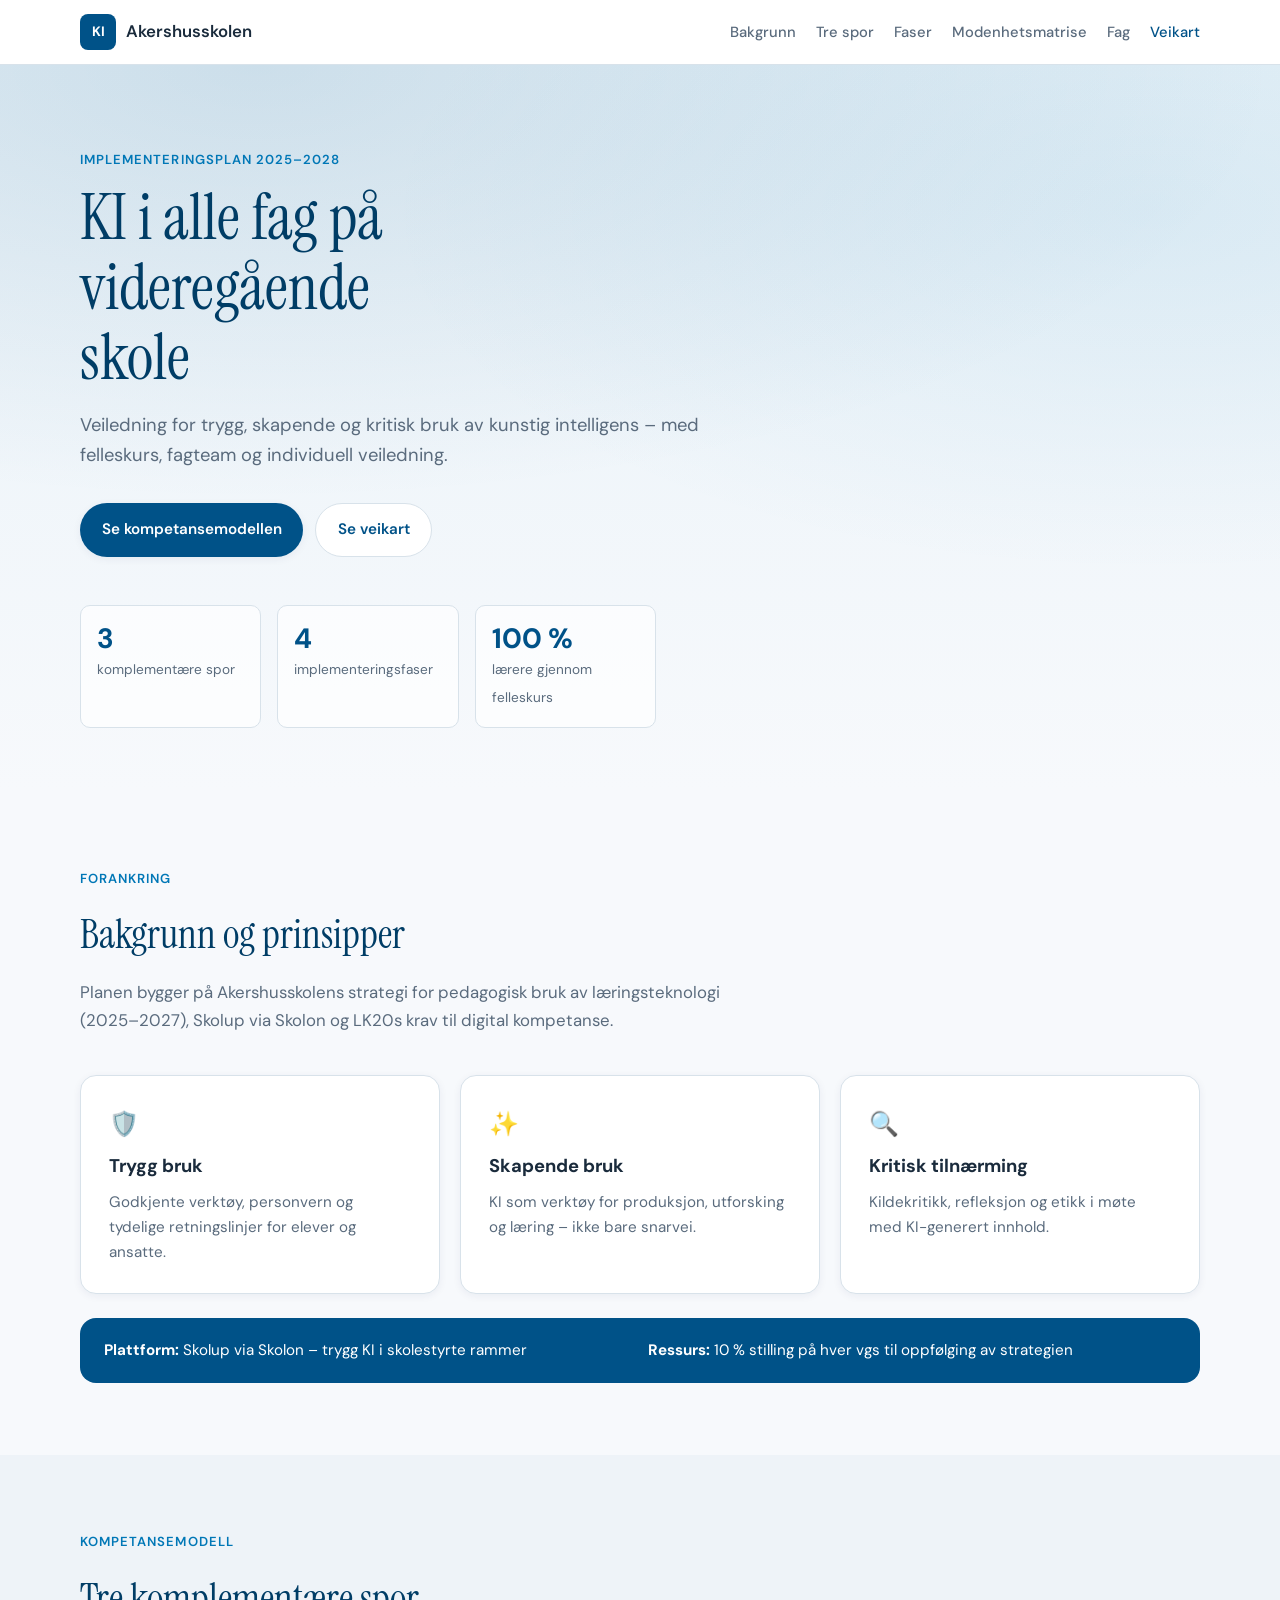
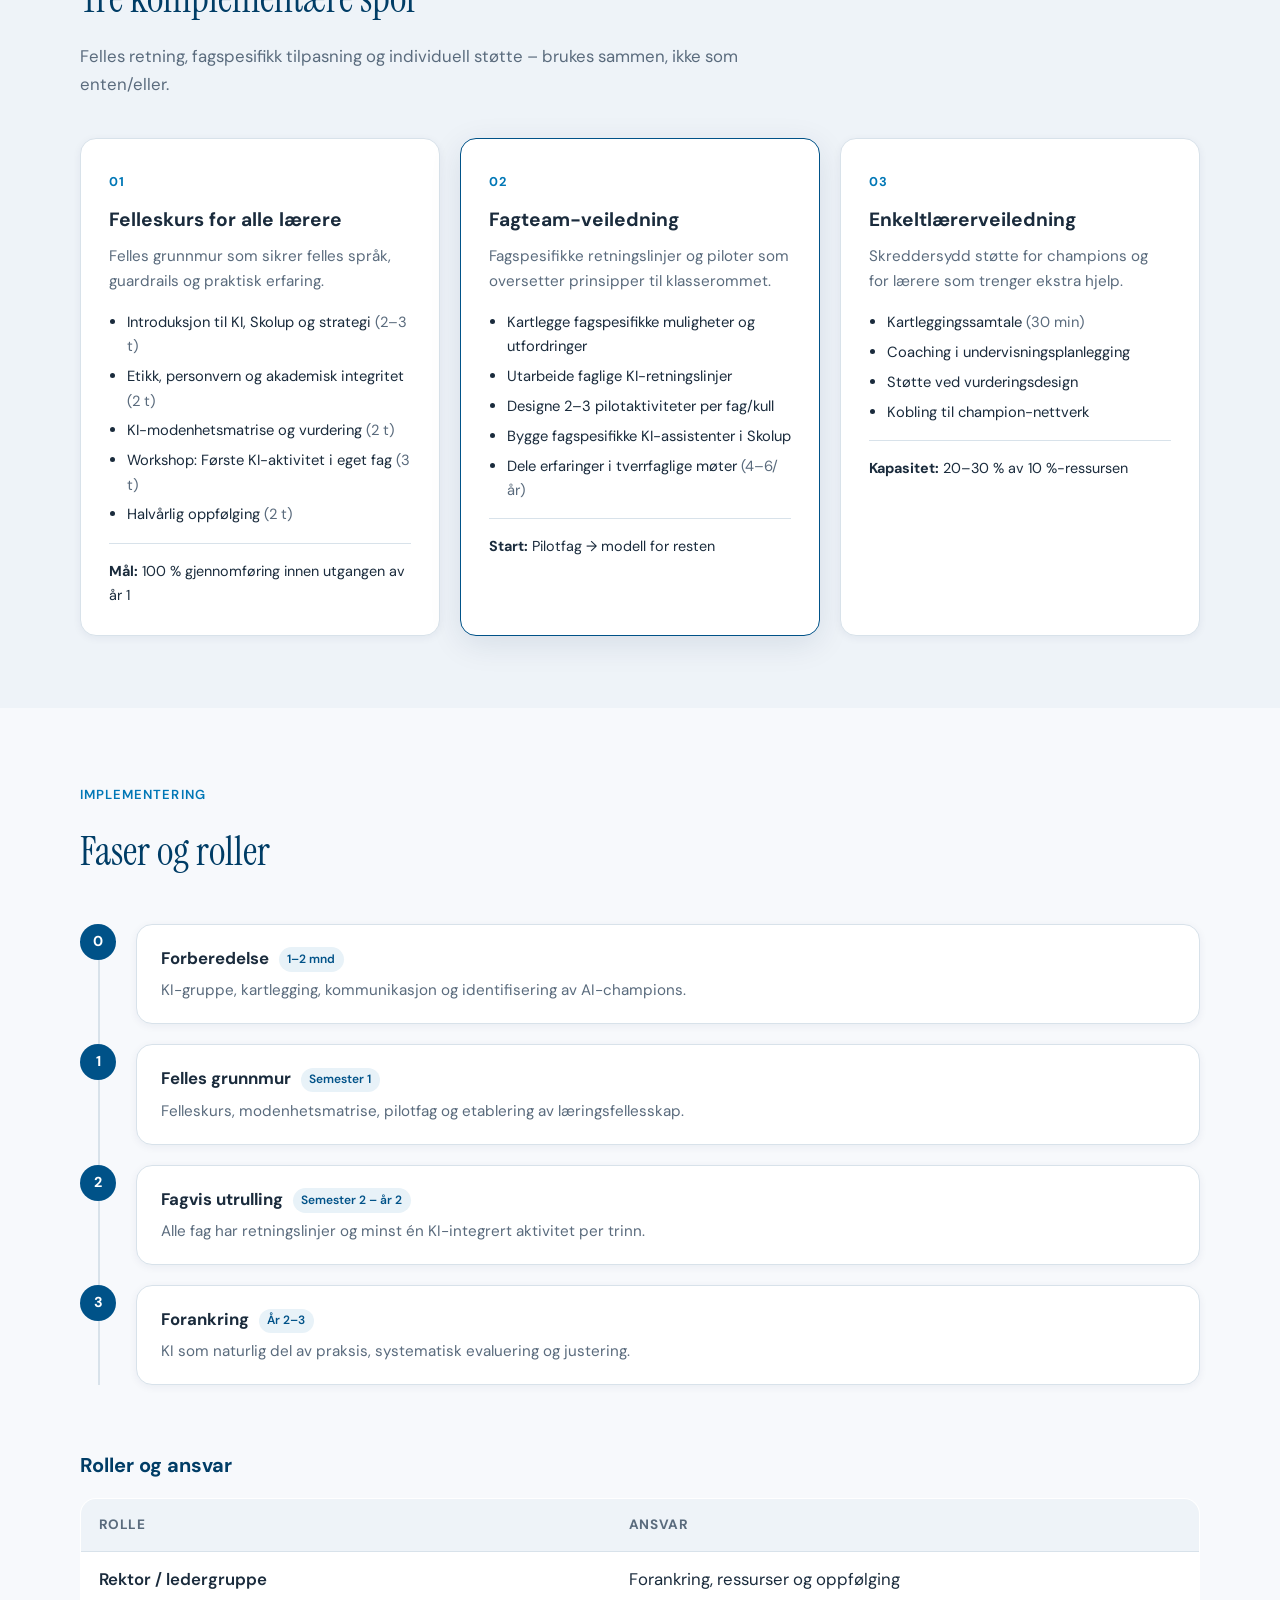
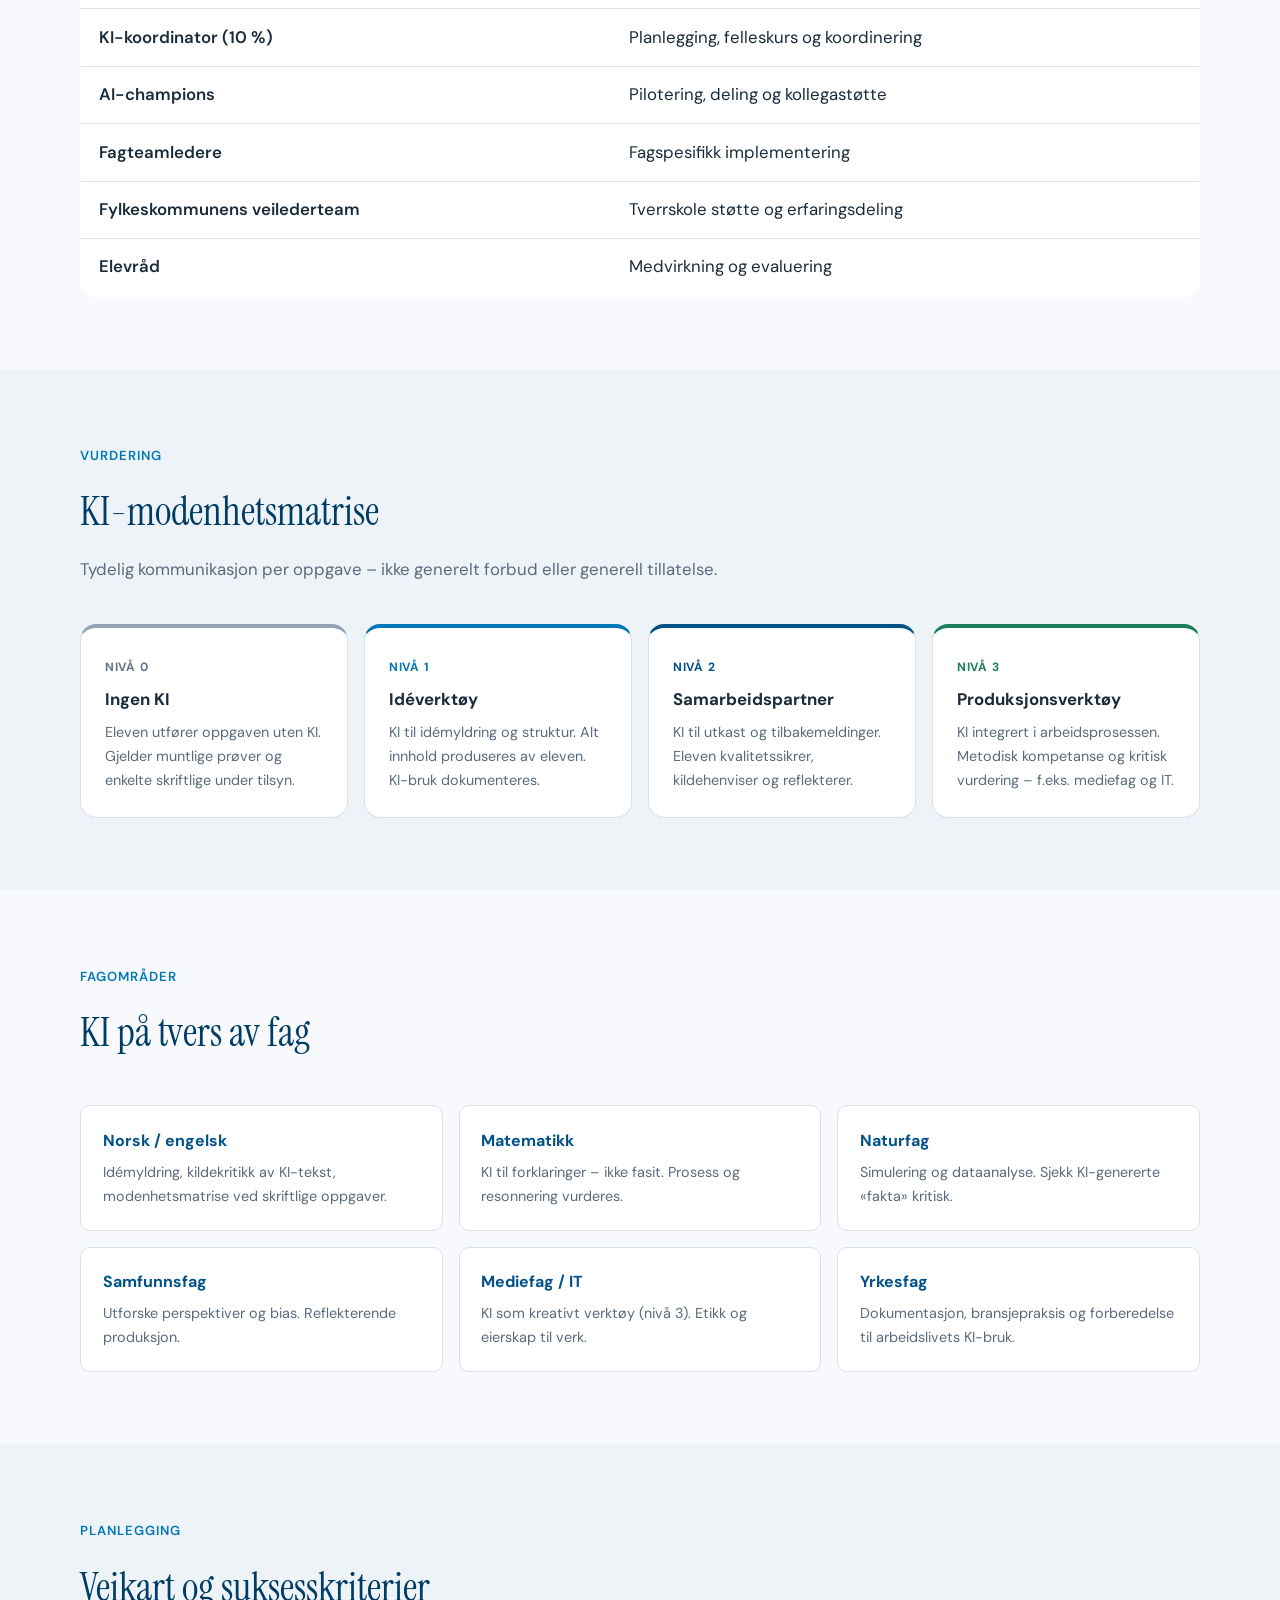
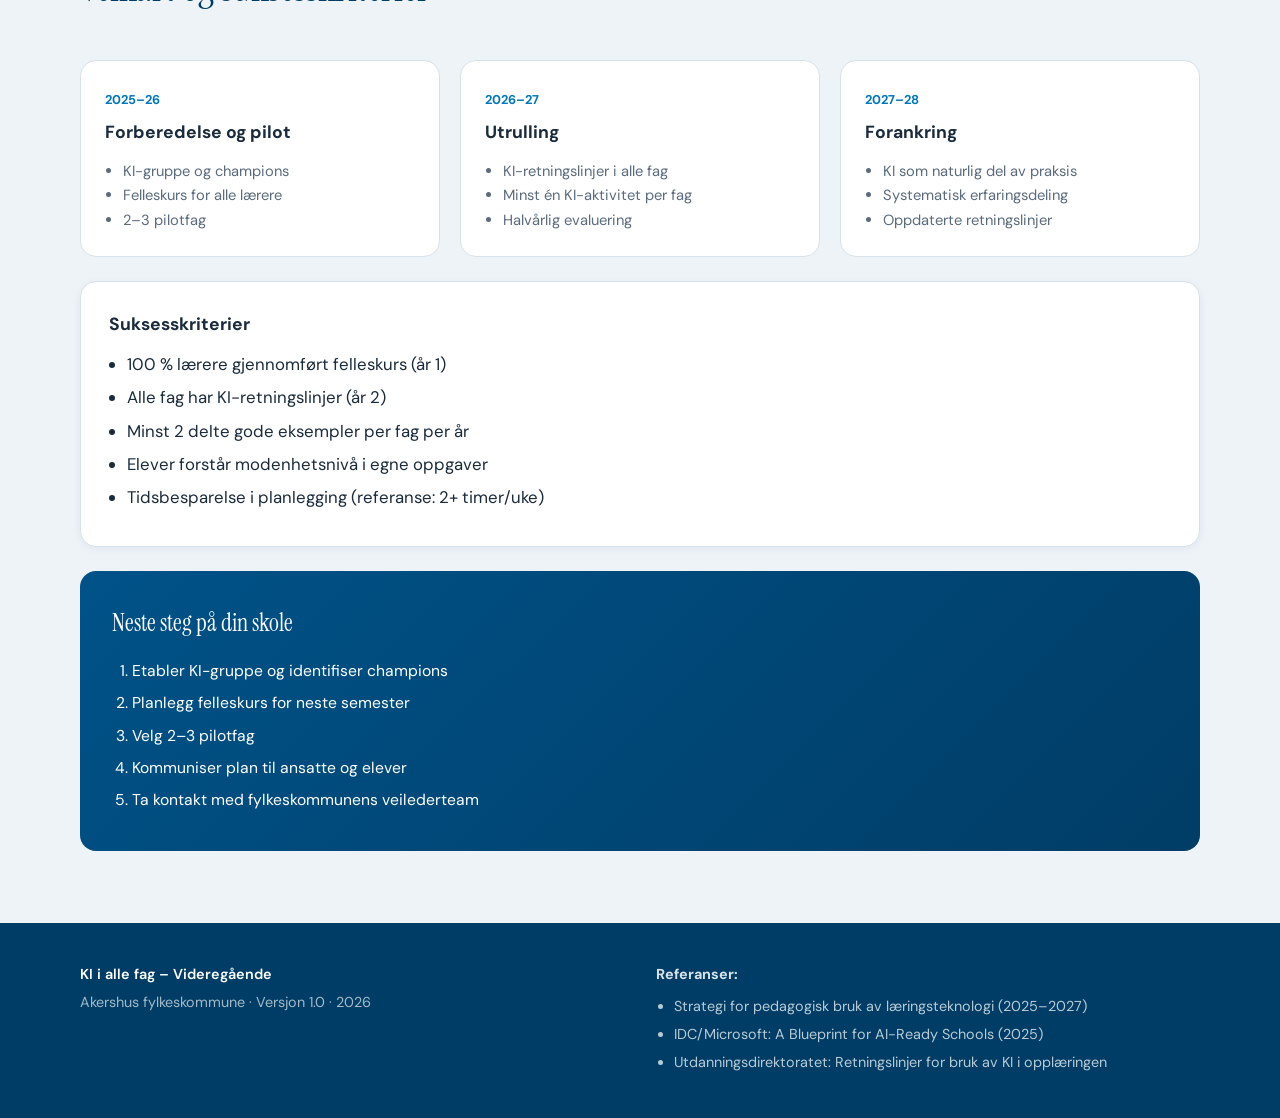
==== index.html @ 67fb19c0 "Legg til nettside for KI-implementering på videregående. Publiserer implementeringsplanen som respon" ====
<!DOCTYPE html>
<html lang="nb">
<head>
  <meta charset="UTF-8">
  <meta name="viewport" content="width=device-width, initial-scale=1.0">
  <meta name="description" content="Implementeringsplan for KI i alle fag på videregående skole i Akershus fylkeskommune.">
  <title>KI i alle fag – Videregående | Akershus fylkeskommune</title>
  <link rel="preconnect" href="https://fonts.googleapis.com">
  <link rel="preconnect" href="https://fonts.gstatic.com" crossorigin>
  <link href="https://fonts.googleapis.com/css2?family=DM+Sans:ital,opsz,wght@0,9..40,400;0,9..40,500;0,9..40,600;0,9..40,700;1,9..40,400&family=Instrument+Serif:ital@0;1&display=swap" rel="stylesheet">
  <link rel="stylesheet" href="css/style.css">
</head>
<body>
  <a class="skip-link" href="#innhold">Hopp til innhold</a>

  <header class="site-header" id="top">
    <div class="container header-inner">
      <a class="logo" href="#top">
        <span class="logo-mark">KI</span>
        <span class="logo-text">Akershusskolen</span>
      </a>
      <button class="nav-toggle" aria-expanded="false" aria-controls="main-nav" aria-label="Åpne meny">
        <span></span><span></span><span></span>
      </button>
      <nav id="main-nav" class="main-nav">
        <a href="#bakgrunn">Bakgrunn</a>
        <a href="#spor">Tre spor</a>
        <a href="#faser">Faser</a>
        <a href="#matrise">Modenhetsmatrise</a>
        <a href="#fag">Fag</a>
        <a href="#veikart">Veikart</a>
      </nav>
    </div>
  </header>

  <main id="innhold">
    <section class="hero">
      <div class="hero-bg"></div>
      <div class="container hero-content">
        <p class="eyebrow">Implementeringsplan 2025–2028</p>
        <h1>KI i alle fag på videregående skole</h1>
        <p class="hero-lead">
          Veiledning for trygg, skapende og kritisk bruk av kunstig intelligens –
          med felleskurs, fagteam og individuell veiledning.
        </p>
        <div class="hero-actions">
          <a class="btn btn-primary" href="#spor">Se kompetansemodellen</a>
          <a class="btn btn-secondary" href="#veikart">Se veikart</a>
        </div>
        <div class="hero-stats">
          <div class="stat">
            <strong>3</strong>
            <span>komplementære spor</span>
          </div>
          <div class="stat">
            <strong>4</strong>
            <span>implementeringsfaser</span>
          </div>
          <div class="stat">
            <strong>100&nbsp;%</strong>
            <span>lærere gjennom felleskurs</span>
          </div>
        </div>
      </div>
    </section>

    <section id="bakgrunn" class="section">
      <div class="container">
        <div class="section-header">
          <p class="eyebrow">Forankring</p>
          <h2>Bakgrunn og prinsipper</h2>
          <p class="section-intro">
            Planen bygger på Akershusskolens strategi for pedagogisk bruk av læringsteknologi
            (2025–2027), Skolup via Skolon og LK20s krav til digital kompetanse.
          </p>
        </div>
        <div class="principle-grid">
          <article class="card principle-card">
            <div class="card-icon" aria-hidden="true">🛡️</div>
            <h3>Trygg bruk</h3>
            <p>Godkjente verktøy, personvern og tydelige retningslinjer for elever og ansatte.</p>
          </article>
          <article class="card principle-card">
            <div class="card-icon" aria-hidden="true">✨</div>
            <h3>Skapende bruk</h3>
            <p>KI som verktøy for produksjon, utforsking og læring – ikke bare snarvei.</p>
          </article>
          <article class="card principle-card">
            <div class="card-icon" aria-hidden="true">🔍</div>
            <h3>Kritisk tilnærming</h3>
            <p>Kildekritikk, refleksjon og etikk i møte med KI-generert innhold.</p>
          </article>
        </div>
        <div class="info-banner">
          <div>
            <strong>Plattform:</strong> Skolup via Skolon – trygg KI i skolestyrte rammer
          </div>
          <div>
            <strong>Ressurs:</strong> 10&nbsp;% stilling på hver vgs til oppfølging av strategien
          </div>
        </div>
      </div>
    </section>

    <section id="spor" class="section section-alt">
      <div class="container">
        <div class="section-header">
          <p class="eyebrow">Kompetansemodell</p>
          <h2>Tre komplementære spor</h2>
          <p class="section-intro">
            Felles retning, fagspesifikk tilpasning og individuell støtte – brukes sammen, ikke som enten/eller.
          </p>
        </div>
        <div class="track-grid">
          <article class="card track-card">
            <span class="track-number">01</span>
            <h3>Felleskurs for alle lærere</h3>
            <p class="track-desc">Felles grunnmur som sikrer felles språk, guardrails og praktisk erfaring.</p>
            <ul class="track-list">
              <li>Introduksjon til KI, Skolup og strategi <em>(2–3 t)</em></li>
              <li>Etikk, personvern og akademisk integritet <em>(2 t)</em></li>
              <li>KI-modenhetsmatrise og vurdering <em>(2 t)</em></li>
              <li>Workshop: Første KI-aktivitet i eget fag <em>(3 t)</em></li>
              <li>Halvårlig oppfølging <em>(2 t)</em></li>
            </ul>
            <p class="track-goal"><strong>Mål:</strong> 100&nbsp;% gjennomføring innen utgangen av år 1</p>
          </article>

          <article class="card track-card track-featured">
            <span class="track-number">02</span>
            <h3>Fagteam-veiledning</h3>
            <p class="track-desc">Fagspesifikke retningslinjer og piloter som oversetter prinsipper til klasserommet.</p>
            <ul class="track-list">
              <li>Kartlegge fagspesifikke muligheter og utfordringer</li>
              <li>Utarbeide faglige KI-retningslinjer</li>
              <li>Designe 2–3 pilotaktiviteter per fag/kull</li>
              <li>Bygge fagspesifikke KI-assistenter i Skolup</li>
              <li>Dele erfaringer i tverrfaglige møter <em>(4–6/år)</em></li>
            </ul>
            <p class="track-goal"><strong>Start:</strong> Pilotfag → modell for resten</p>
          </article>

          <article class="card track-card">
            <span class="track-number">03</span>
            <h3>Enkeltlærerveiledning</h3>
            <p class="track-desc">Skreddersydd støtte for champions og for lærere som trenger ekstra hjelp.</p>
            <ul class="track-list">
              <li>Kartleggingssamtale <em>(30 min)</em></li>
              <li>Coaching i undervisningsplanlegging</li>
              <li>Støtte ved vurderingsdesign</li>
              <li>Kobling til champion-nettverk</li>
            </ul>
            <p class="track-goal"><strong>Kapasitet:</strong> 20–30&nbsp;% av 10&nbsp;%-ressursen</p>
          </article>
        </div>
      </div>
    </section>

    <section id="faser" class="section">
      <div class="container">
        <div class="section-header">
          <p class="eyebrow">Implementering</p>
          <h2>Faser og roller</h2>
        </div>
        <div class="timeline">
          <article class="timeline-item">
            <div class="timeline-marker">0</div>
            <div class="timeline-content card">
              <h3>Forberedelse <span class="badge">1–2 mnd</span></h3>
              <p>KI-gruppe, kartlegging, kommunikasjon og identifisering av AI-champions.</p>
            </div>
          </article>
          <article class="timeline-item">
            <div class="timeline-marker">1</div>
            <div class="timeline-content card">
              <h3>Felles grunnmur <span class="badge">Semester 1</span></h3>
              <p>Felleskurs, modenhetsmatrise, pilotfag og etablering av læringsfellesskap.</p>
            </div>
          </article>
          <article class="timeline-item">
            <div class="timeline-marker">2</div>
            <div class="timeline-content card">
              <h3>Fagvis utrulling <span class="badge">Semester 2 – år 2</span></h3>
              <p>Alle fag har retningslinjer og minst én KI-integrert aktivitet per trinn.</p>
            </div>
          </article>
          <article class="timeline-item">
            <div class="timeline-marker">3</div>
            <div class="timeline-content card">
              <h3>Forankring <span class="badge">År 2–3</span></h3>
              <p>KI som naturlig del av praksis, systematisk evaluering og justering.</p>
            </div>
          </article>
        </div>

        <div class="roles-table-wrapper">
          <h3 class="subsection-title">Roller og ansvar</h3>
          <table class="data-table">
            <thead>
              <tr>
                <th>Rolle</th>
                <th>Ansvar</th>
              </tr>
            </thead>
            <tbody>
              <tr><td>Rektor / ledergruppe</td><td>Forankring, ressurser og oppfølging</td></tr>
              <tr><td>KI-koordinator (10&nbsp;%)</td><td>Planlegging, felleskurs og koordinering</td></tr>
              <tr><td>AI-champions</td><td>Pilotering, deling og kollegastøtte</td></tr>
              <tr><td>Fagteamledere</td><td>Fagspesifikk implementering</td></tr>
              <tr><td>Fylkeskommunens veilederteam</td><td>Tverrskole støtte og erfaringsdeling</td></tr>
              <tr><td>Elevråd</td><td>Medvirkning og evaluering</td></tr>
            </tbody>
          </table>
        </div>
      </div>
    </section>

    <section id="matrise" class="section section-alt">
      <div class="container">
        <div class="section-header">
          <p class="eyebrow">Vurdering</p>
          <h2>KI-modenhetsmatrise</h2>
          <p class="section-intro">
            Tydelig kommunikasjon per oppgave – ikke generelt forbud eller generell tillatelse.
          </p>
        </div>
        <div class="matrix-grid">
          <article class="matrix-card level-0">
            <span class="level-label">Nivå 0</span>
            <h3>Ingen KI</h3>
            <p>Eleven utfører oppgaven uten KI. Gjelder muntlige prøver og enkelte skriftlige under tilsyn.</p>
          </article>
          <article class="matrix-card level-1">
            <span class="level-label">Nivå 1</span>
            <h3>Idéverktøy</h3>
            <p>KI til idémyldring og struktur. Alt innhold produseres av eleven. KI-bruk dokumenteres.</p>
          </article>
          <article class="matrix-card level-2">
            <span class="level-label">Nivå 2</span>
            <h3>Samarbeidspartner</h3>
            <p>KI til utkast og tilbakemeldinger. Eleven kvalitetssikrer, kildehenviser og reflekterer.</p>
          </article>
          <article class="matrix-card level-3">
            <span class="level-label">Nivå 3</span>
            <h3>Produksjonsverktøy</h3>
            <p>KI integrert i arbeidsprosessen. Metodisk kompetanse og kritisk vurdering – f.eks. mediefag og IT.</p>
          </article>
        </div>
      </div>
    </section>

    <section id="fag" class="section">
      <div class="container">
        <div class="section-header">
          <p class="eyebrow">Fagområder</p>
          <h2>KI på tvers av fag</h2>
        </div>
        <div class="subject-grid">
          <article class="subject-card"><h3>Norsk / engelsk</h3><p>Idémyldring, kildekritikk av KI-tekst, modenhetsmatrise ved skriftlige oppgaver.</p></article>
          <article class="subject-card"><h3>Matematikk</h3><p>KI til forklaringer – ikke fasit. Prosess og resonnering vurderes.</p></article>
          <article class="subject-card"><h3>Naturfag</h3><p>Simulering og dataanalyse. Sjekk KI-genererte «fakta» kritisk.</p></article>
          <article class="subject-card"><h3>Samfunnsfag</h3><p>Utforske perspektiver og bias. Reflekterende produksjon.</p></article>
          <article class="subject-card"><h3>Mediefag / IT</h3><p>KI som kreativt verktøy (nivå 3). Etikk og eierskap til verk.</p></article>
          <article class="subject-card"><h3>Yrkesfag</h3><p>Dokumentasjon, bransjepraksis og forberedelse til arbeidslivets KI-bruk.</p></article>
        </div>
      </div>
    </section>

    <section id="veikart" class="section section-alt">
      <div class="container">
        <div class="section-header">
          <p class="eyebrow">Planlegging</p>
          <h2>Veikart og suksesskriterier</h2>
        </div>
        <div class="roadmap-grid">
          <article class="roadmap-card">
            <span class="roadmap-year">2025–26</span>
            <h3>Forberedelse og pilot</h3>
            <ul>
              <li>KI-gruppe og champions</li>
              <li>Felleskurs for alle lærere</li>
              <li>2–3 pilotfag</li>
            </ul>
          </article>
          <article class="roadmap-card">
            <span class="roadmap-year">2026–27</span>
            <h3>Utrulling</h3>
            <ul>
              <li>KI-retningslinjer i alle fag</li>
              <li>Minst én KI-aktivitet per fag</li>
              <li>Halvårlig evaluering</li>
            </ul>
          </article>
          <article class="roadmap-card">
            <span class="roadmap-year">2027–28</span>
            <h3>Forankring</h3>
            <ul>
              <li>KI som naturlig del av praksis</li>
              <li>Systematisk erfaringsdeling</li>
              <li>Oppdaterte retningslinjer</li>
            </ul>
          </article>
        </div>

        <div class="success-list card">
          <h3>Suksesskriterier</h3>
          <ul>
            <li>100&nbsp;% lærere gjennomført felleskurs (år 1)</li>
            <li>Alle fag har KI-retningslinjer (år 2)</li>
            <li>Minst 2 delte gode eksempler per fag per år</li>
            <li>Elever forstår modenhetsnivå i egne oppgaver</li>
            <li>Tidsbesparelse i planlegging (referanse: 2+ timer/uke)</li>
          </ul>
        </div>

        <div class="cta-box">
          <h3>Neste steg på din skole</h3>
          <ol class="cta-steps">
            <li>Etabler KI-gruppe og identifiser champions</li>
            <li>Planlegg felleskurs for neste semester</li>
            <li>Velg 2–3 pilotfag</li>
            <li>Kommuniser plan til ansatte og elever</li>
            <li>Ta kontakt med fylkeskommunens veilederteam</li>
          </ol>
        </div>
      </div>
    </section>
  </main>

  <footer class="site-footer">
    <div class="container footer-inner">
      <div>
        <p class="footer-title">KI i alle fag – Videregående</p>
        <p class="footer-meta">Akershus fylkeskommune · Versjon 1.0 · 2026</p>
      </div>
      <div class="footer-refs">
        <p><strong>Referanser:</strong></p>
        <ul>
          <li>Strategi for pedagogisk bruk av læringsteknologi (2025–2027)</li>
          <li>IDC/Microsoft: A Blueprint for AI-Ready Schools (2025)</li>
          <li>Utdanningsdirektoratet: Retningslinjer for bruk av KI i opplæringen</li>
        </ul>
      </div>
    </div>
  </footer>

  <script src="js/main.js"></script>
</body>
</html>
---- css/style.css ----
:root {
  --color-bg: #f7f9fc;
  --color-bg-alt: #eef3f8;
  --color-surface: #ffffff;
  --color-text: #1a2b3c;
  --color-text-muted: #5a6b7d;
  --color-primary: #005288;
  --color-primary-dark: #003d66;
  --color-primary-light: #e8f2f8;
  --color-accent: #0077b6;
  --color-border: #d8e2ea;
  --color-success: #1b7f5c;
  --shadow-sm: 0 2px 8px rgba(0, 40, 80, 0.06);
  --shadow-md: 0 8px 32px rgba(0, 40, 80, 0.1);
  --radius: 16px;
  --radius-sm: 10px;
  --font-sans: "DM Sans", system-ui, sans-serif;
  --font-serif: "Instrument Serif", Georgia, serif;
  --max-width: 1120px;
}

*, *::before, *::after { box-sizing: border-box; }

html {
  scroll-behavior: smooth;
  scroll-padding-top: 5rem;
}

body {
  margin: 0;
  font-family: var(--font-sans);
  font-size: 1.05rem;
  line-height: 1.65;
  color: var(--color-text);
  background: var(--color-bg);
}

.skip-link {
  position: absolute;
  top: -100%;
  left: 1rem;
  z-index: 999;
  padding: 0.75rem 1rem;
  background: var(--color-primary);
  color: #fff;
  border-radius: var(--radius-sm);
  text-decoration: none;
}

.skip-link:focus { top: 1rem; }

.container {
  width: min(100% - 2rem, var(--max-width));
  margin-inline: auto;
}

/* Header */
.site-header {
  position: sticky;
  top: 0;
  z-index: 100;
  background: rgba(255, 255, 255, 0.92);
  backdrop-filter: blur(12px);
  border-bottom: 1px solid var(--color-border);
}

.header-inner {
  display: flex;
  align-items: center;
  justify-content: space-between;
  min-height: 4rem;
  gap: 1rem;
}

.logo {
  display: flex;
  align-items: center;
  gap: 0.65rem;
  text-decoration: none;
  color: var(--color-text);
  font-weight: 600;
}

.logo-mark {
  display: grid;
  place-items: center;
  width: 2.25rem;
  height: 2.25rem;
  background: var(--color-primary);
  color: #fff;
  border-radius: 8px;
  font-size: 0.85rem;
  font-weight: 700;
}

.main-nav {
  display: flex;
  gap: 1.25rem;
  flex-wrap: wrap;
}

.main-nav a {
  color: var(--color-text-muted);
  text-decoration: none;
  font-size: 0.92rem;
  font-weight: 500;
  transition: color 0.2s;
}

.main-nav a:hover { color: var(--color-primary); }

.nav-toggle {
  display: none;
  flex-direction: column;
  gap: 5px;
  padding: 0.5rem;
  background: none;
  border: none;
  cursor: pointer;
}

.nav-toggle span {
  display: block;
  width: 22px;
  height: 2px;
  background: var(--color-text);
  border-radius: 2px;
}

/* Hero */
.hero {
  position: relative;
  padding: 5rem 0 4rem;
  overflow: hidden;
}

.hero-bg {
  position: absolute;
  inset: 0;
  background:
    radial-gradient(ellipse 80% 60% at 20% 0%, rgba(0, 82, 136, 0.12), transparent),
    radial-gradient(ellipse 60% 50% at 90% 20%, rgba(0, 119, 182, 0.08), transparent),
    linear-gradient(180deg, var(--color-primary-light) 0%, var(--color-bg) 100%);
}

.hero-content {
  position: relative;
}

.eyebrow {
  display: inline-block;
  margin: 0 0 0.75rem;
  font-size: 0.82rem;
  font-weight: 600;
  letter-spacing: 0.08em;
  text-transform: uppercase;
  color: var(--color-accent);
}

.hero h1 {
  margin: 0 0 1rem;
  max-width: 14ch;
  font-family: var(--font-serif);
  font-size: clamp(2.5rem, 6vw, 4rem);
  font-weight: 400;
  line-height: 1.1;
  color: var(--color-primary-dark);
}

.hero-lead {
  max-width: 52ch;
  margin: 0 0 2rem;
  font-size: 1.15rem;
  color: var(--color-text-muted);
}

.hero-actions {
  display: flex;
  flex-wrap: wrap;
  gap: 0.75rem;
  margin-bottom: 3rem;
}

.btn {
  display: inline-flex;
  align-items: center;
  padding: 0.85rem 1.35rem;
  border-radius: 999px;
  font-weight: 600;
  font-size: 0.95rem;
  text-decoration: none;
  transition: transform 0.2s, box-shadow 0.2s;
}

.btn:hover { transform: translateY(-1px); }

.btn-primary {
  background: var(--color-primary);
  color: #fff;
  box-shadow: var(--shadow-sm);
}

.btn-primary:hover { box-shadow: var(--shadow-md); }

.btn-secondary {
  background: var(--color-surface);
  color: var(--color-primary);
  border: 1px solid var(--color-border);
}

.hero-stats {
  display: grid;
  grid-template-columns: repeat(3, 1fr);
  gap: 1rem;
  max-width: 36rem;
}

.stat {
  padding: 1rem;
  background: rgba(255, 255, 255, 0.7);
  border: 1px solid var(--color-border);
  border-radius: var(--radius-sm);
}

.stat strong {
  display: block;
  font-size: 1.75rem;
  color: var(--color-primary);
  line-height: 1.2;
}

.stat span {
  font-size: 0.85rem;
  color: var(--color-text-muted);
}

/* Sections */
.section {
  padding: 4.5rem 0;
}

.section-alt {
  background: var(--color-bg-alt);
}

.section-header {
  max-width: 42rem;
  margin-bottom: 2.5rem;
}

.section-header h2 {
  margin: 0 0 0.75rem;
  font-family: var(--font-serif);
  font-size: clamp(1.85rem, 4vw, 2.5rem);
  font-weight: 400;
  color: var(--color-primary-dark);
}

.section-intro {
  margin: 0;
  color: var(--color-text-muted);
}

.subsection-title {
  margin: 3rem 0 1rem;
  font-size: 1.25rem;
  color: var(--color-primary-dark);
}

/* Cards */
.card {
  background: var(--color-surface);
  border: 1px solid var(--color-border);
  border-radius: var(--radius);
  box-shadow: var(--shadow-sm);
}

/* Principles */
.principle-grid {
  display: grid;
  grid-template-columns: repeat(3, 1fr);
  gap: 1.25rem;
  margin-bottom: 1.5rem;
}

.principle-card {
  padding: 1.75rem;
}

.principle-card h3 {
  margin: 0.5rem 0 0.5rem;
  font-size: 1.15rem;
}

.principle-card p {
  margin: 0;
  color: var(--color-text-muted);
  font-size: 0.95rem;
}

.card-icon {
  font-size: 1.5rem;
}

.info-banner {
  display: grid;
  grid-template-columns: 1fr 1fr;
  gap: 1rem;
  padding: 1.25rem 1.5rem;
  background: var(--color-primary);
  color: #fff;
  border-radius: var(--radius);
  font-size: 0.95rem;
}

/* Tracks */
.track-grid {
  display: grid;
  grid-template-columns: repeat(3, 1fr);
  gap: 1.25rem;
  align-items: start;
}

.track-card {
  padding: 1.75rem;
  height: 100%;
}

.track-featured {
  border-color: var(--color-primary);
  box-shadow: var(--shadow-md);
}

.track-number {
  display: inline-block;
  margin-bottom: 0.75rem;
  font-size: 0.8rem;
  font-weight: 700;
  letter-spacing: 0.06em;
  color: var(--color-accent);
}

.track-card h3 {
  margin: 0 0 0.5rem;
  font-size: 1.2rem;
}

.track-desc {
  margin: 0 0 1rem;
  color: var(--color-text-muted);
  font-size: 0.95rem;
}

.track-list {
  margin: 0 0 1rem;
  padding-left: 1.1rem;
  font-size: 0.92rem;
}

.track-list li { margin-bottom: 0.35rem; }

.track-list em {
  color: var(--color-text-muted);
  font-style: normal;
}

.track-goal {
  margin: 0;
  padding-top: 1rem;
  border-top: 1px solid var(--color-border);
  font-size: 0.9rem;
}

/* Timeline */
.timeline {
  position: relative;
  display: grid;
  gap: 1.25rem;
  margin-bottom: 1rem;
}

.timeline::before {
  content: "";
  position: absolute;
  left: 1.1rem;
  top: 0;
  bottom: 0;
  width: 2px;
  background: var(--color-border);
}

.timeline-item {
  display: grid;
  grid-template-columns: 2.5rem 1fr;
  gap: 1rem;
  align-items: start;
}

.timeline-marker {
  position: relative;
  z-index: 1;
  display: grid;
  place-items: center;
  width: 2.25rem;
  height: 2.25rem;
  background: var(--color-primary);
  color: #fff;
  border-radius: 50%;
  font-weight: 700;
  font-size: 0.9rem;
}

.timeline-content {
  padding: 1.25rem 1.5rem;
}

.timeline-content h3 {
  margin: 0 0 0.35rem;
  font-size: 1.05rem;
}

.timeline-content p {
  margin: 0;
  color: var(--color-text-muted);
  font-size: 0.95rem;
}

.badge {
  display: inline-block;
  margin-left: 0.35rem;
  padding: 0.15rem 0.55rem;
  background: var(--color-primary-light);
  color: var(--color-primary);
  border-radius: 999px;
  font-size: 0.75rem;
  font-weight: 600;
  vertical-align: middle;
}

/* Table */
.roles-table-wrapper {
  overflow-x: auto;
}

.data-table {
  width: 100%;
  border-collapse: collapse;
  background: var(--color-surface);
  border: 1px solid var(--color-border);
  border-radius: var(--radius);
  overflow: hidden;
}

.data-table th,
.data-table td {
  padding: 0.9rem 1.1rem;
  text-align: left;
  border-bottom: 1px solid var(--color-border);
}

.data-table th {
  background: var(--color-bg-alt);
  font-size: 0.85rem;
  text-transform: uppercase;
  letter-spacing: 0.04em;
  color: var(--color-text-muted);
}

.data-table tr:last-child td { border-bottom: none; }

.data-table td:first-child { font-weight: 600; }

/* Matrix */
.matrix-grid {
  display: grid;
  grid-template-columns: repeat(4, 1fr);
  gap: 1rem;
}

.matrix-card {
  padding: 1.5rem;
  border-radius: var(--radius);
  border: 1px solid var(--color-border);
  background: var(--color-surface);
}

.level-label {
  display: inline-block;
  margin-bottom: 0.5rem;
  font-size: 0.75rem;
  font-weight: 700;
  letter-spacing: 0.06em;
  text-transform: uppercase;
}

.matrix-card h3 {
  margin: 0 0 0.5rem;
  font-size: 1.05rem;
}

.matrix-card p {
  margin: 0;
  font-size: 0.9rem;
  color: var(--color-text-muted);
}

.level-0 { border-top: 4px solid #94a3b8; }
.level-0 .level-label { color: #64748b; }
.level-1 { border-top: 4px solid #0077b6; }
.level-1 .level-label { color: #0077b6; }
.level-2 { border-top: 4px solid #005288; }
.level-2 .level-label { color: #005288; }
.level-3 { border-top: 4px solid #1b7f5c; }
.level-3 .level-label { color: #1b7f5c; }

/* Subjects */
.subject-grid {
  display: grid;
  grid-template-columns: repeat(3, 1fr);
  gap: 1rem;
}

.subject-card {
  padding: 1.35rem;
  background: var(--color-surface);
  border: 1px solid var(--color-border);
  border-radius: var(--radius-sm);
}

.subject-card h3 {
  margin: 0 0 0.4rem;
  font-size: 1rem;
  color: var(--color-primary);
}

.subject-card p {
  margin: 0;
  font-size: 0.9rem;
  color: var(--color-text-muted);
}

/* Roadmap */
.roadmap-grid {
  display: grid;
  grid-template-columns: repeat(3, 1fr);
  gap: 1.25rem;
  margin-bottom: 1.5rem;
}

.roadmap-card {
  padding: 1.5rem;
  background: var(--color-surface);
  border: 1px solid var(--color-border);
  border-radius: var(--radius);
}

.roadmap-year {
  display: inline-block;
  margin-bottom: 0.5rem;
  font-size: 0.8rem;
  font-weight: 700;
  color: var(--color-accent);
}

.roadmap-card h3 {
  margin: 0 0 0.75rem;
  font-size: 1.1rem;
}

.roadmap-card ul {
  margin: 0;
  padding-left: 1.1rem;
  font-size: 0.92rem;
  color: var(--color-text-muted);
}

.success-list {
  padding: 1.75rem;
  margin-bottom: 1.5rem;
}

.success-list h3 {
  margin: 0 0 0.75rem;
  font-size: 1.1rem;
}

.success-list ul {
  margin: 0;
  padding-left: 1.1rem;
}

.success-list li { margin-bottom: 0.35rem; }

.cta-box {
  padding: 2rem;
  background: linear-gradient(135deg, var(--color-primary) 0%, var(--color-primary-dark) 100%);
  color: #fff;
  border-radius: var(--radius);
}

.cta-box h3 {
  margin: 0 0 1rem;
  font-family: var(--font-serif);
  font-size: 1.5rem;
  font-weight: 400;
}

.cta-steps {
  margin: 0;
  padding-left: 1.25rem;
}

.cta-steps li {
  margin-bottom: 0.4rem;
  font-size: 0.98rem;
}

/* Footer */
.site-footer {
  padding: 2.5rem 0;
  background: var(--color-primary-dark);
  color: rgba(255, 255, 255, 0.85);
  font-size: 0.9rem;
}

.footer-inner {
  display: grid;
  grid-template-columns: 1fr 1fr;
  gap: 2rem;
}

.footer-title {
  margin: 0 0 0.25rem;
  font-weight: 600;
  color: #fff;
}

.footer-meta {
  margin: 0;
  opacity: 0.75;
}

.footer-refs p { margin: 0 0 0.5rem; }

.footer-refs ul {
  margin: 0;
  padding-left: 1.1rem;
  opacity: 0.85;
}

.footer-refs li { margin-bottom: 0.25rem; }

/* Responsive */
@media (max-width: 960px) {
  .principle-grid,
  .track-grid,
  .matrix-grid,
  .subject-grid,
  .roadmap-grid {
    grid-template-columns: 1fr 1fr;
  }

  .info-banner { grid-template-columns: 1fr; }
  .footer-inner { grid-template-columns: 1fr; }
}

@media (max-width: 720px) {
  .nav-toggle { display: flex; }

  .main-nav {
    display: none;
    position: absolute;
    top: 100%;
    left: 0;
    right: 0;
    flex-direction: column;
    padding: 1rem;
    background: var(--color-surface);
    border-bottom: 1px solid var(--color-border);
    box-shadow: var(--shadow-md);
  }

  .main-nav.is-open { display: flex; }

  .hero-stats { grid-template-columns: 1fr; }

  .principle-grid,
  .track-grid,
  .matrix-grid,
  .subject-grid,
  .roadmap-grid {
    grid-template-columns: 1fr;
  }
}
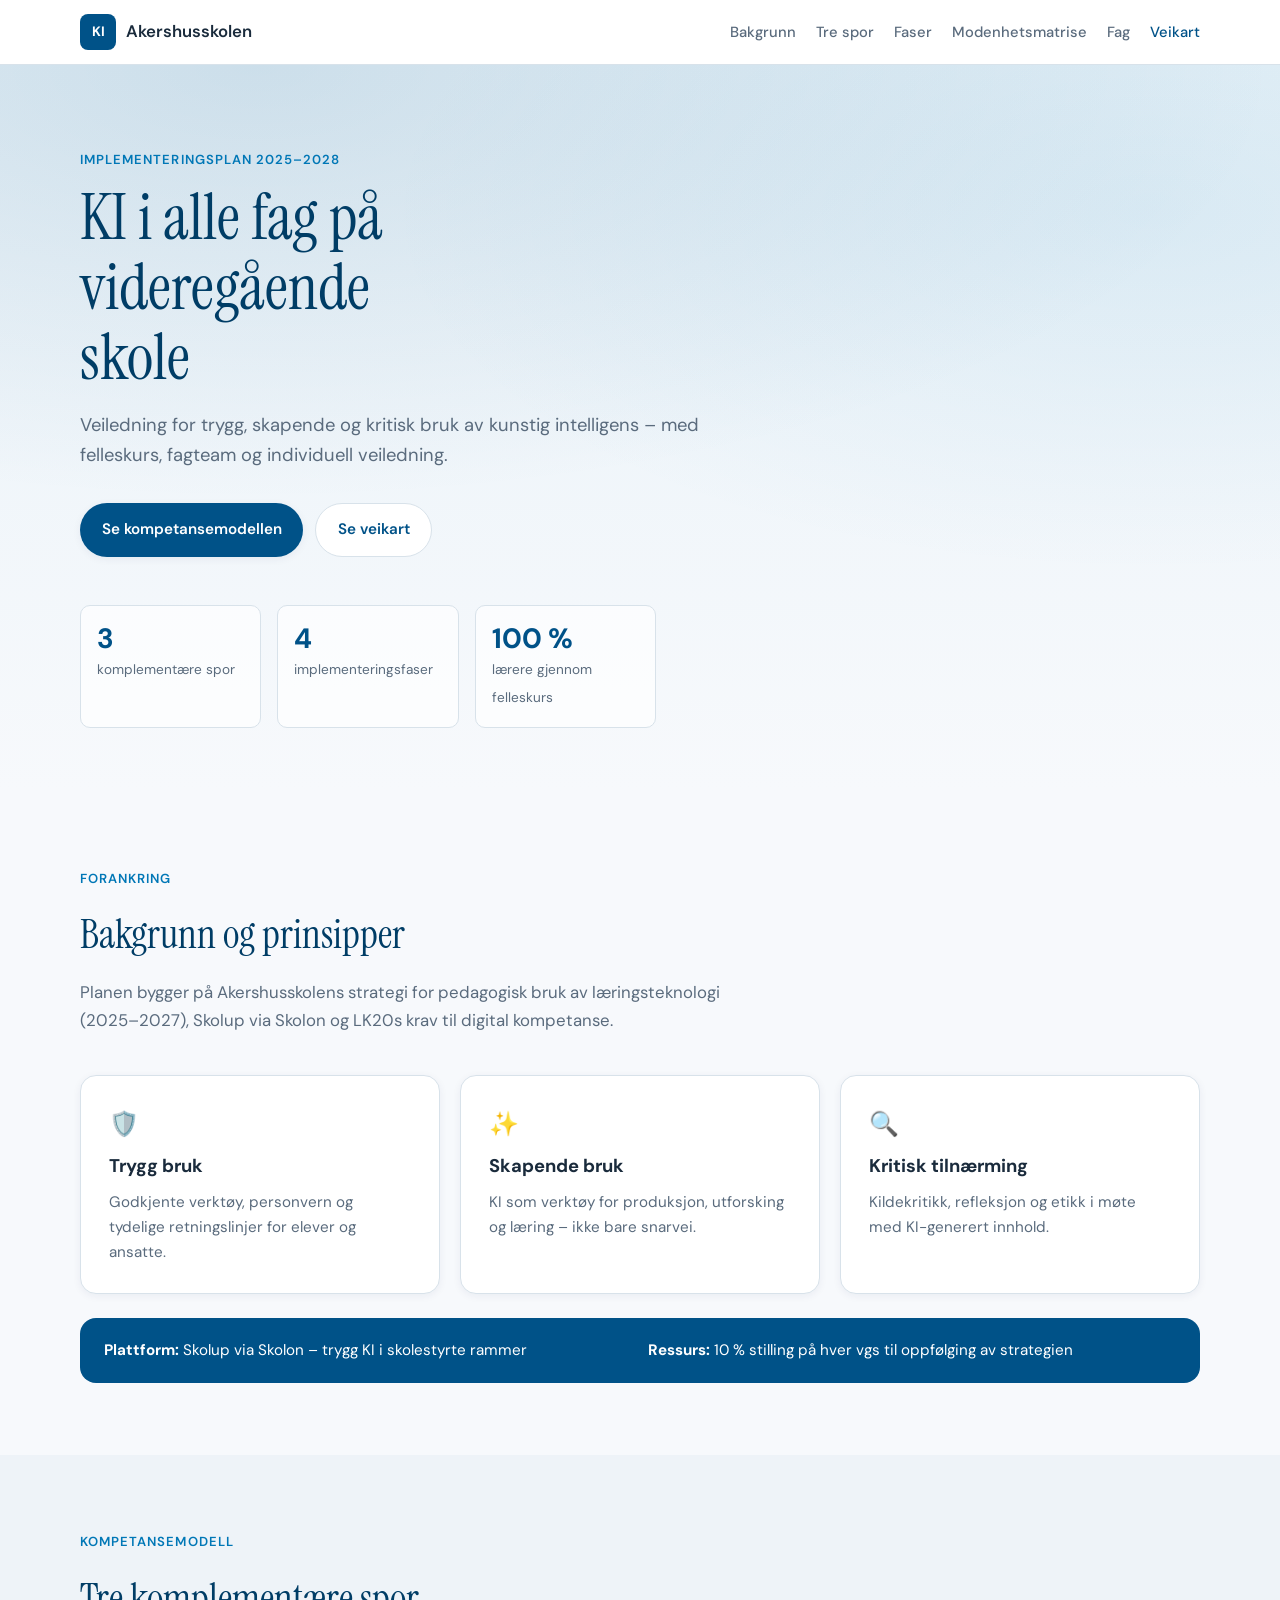
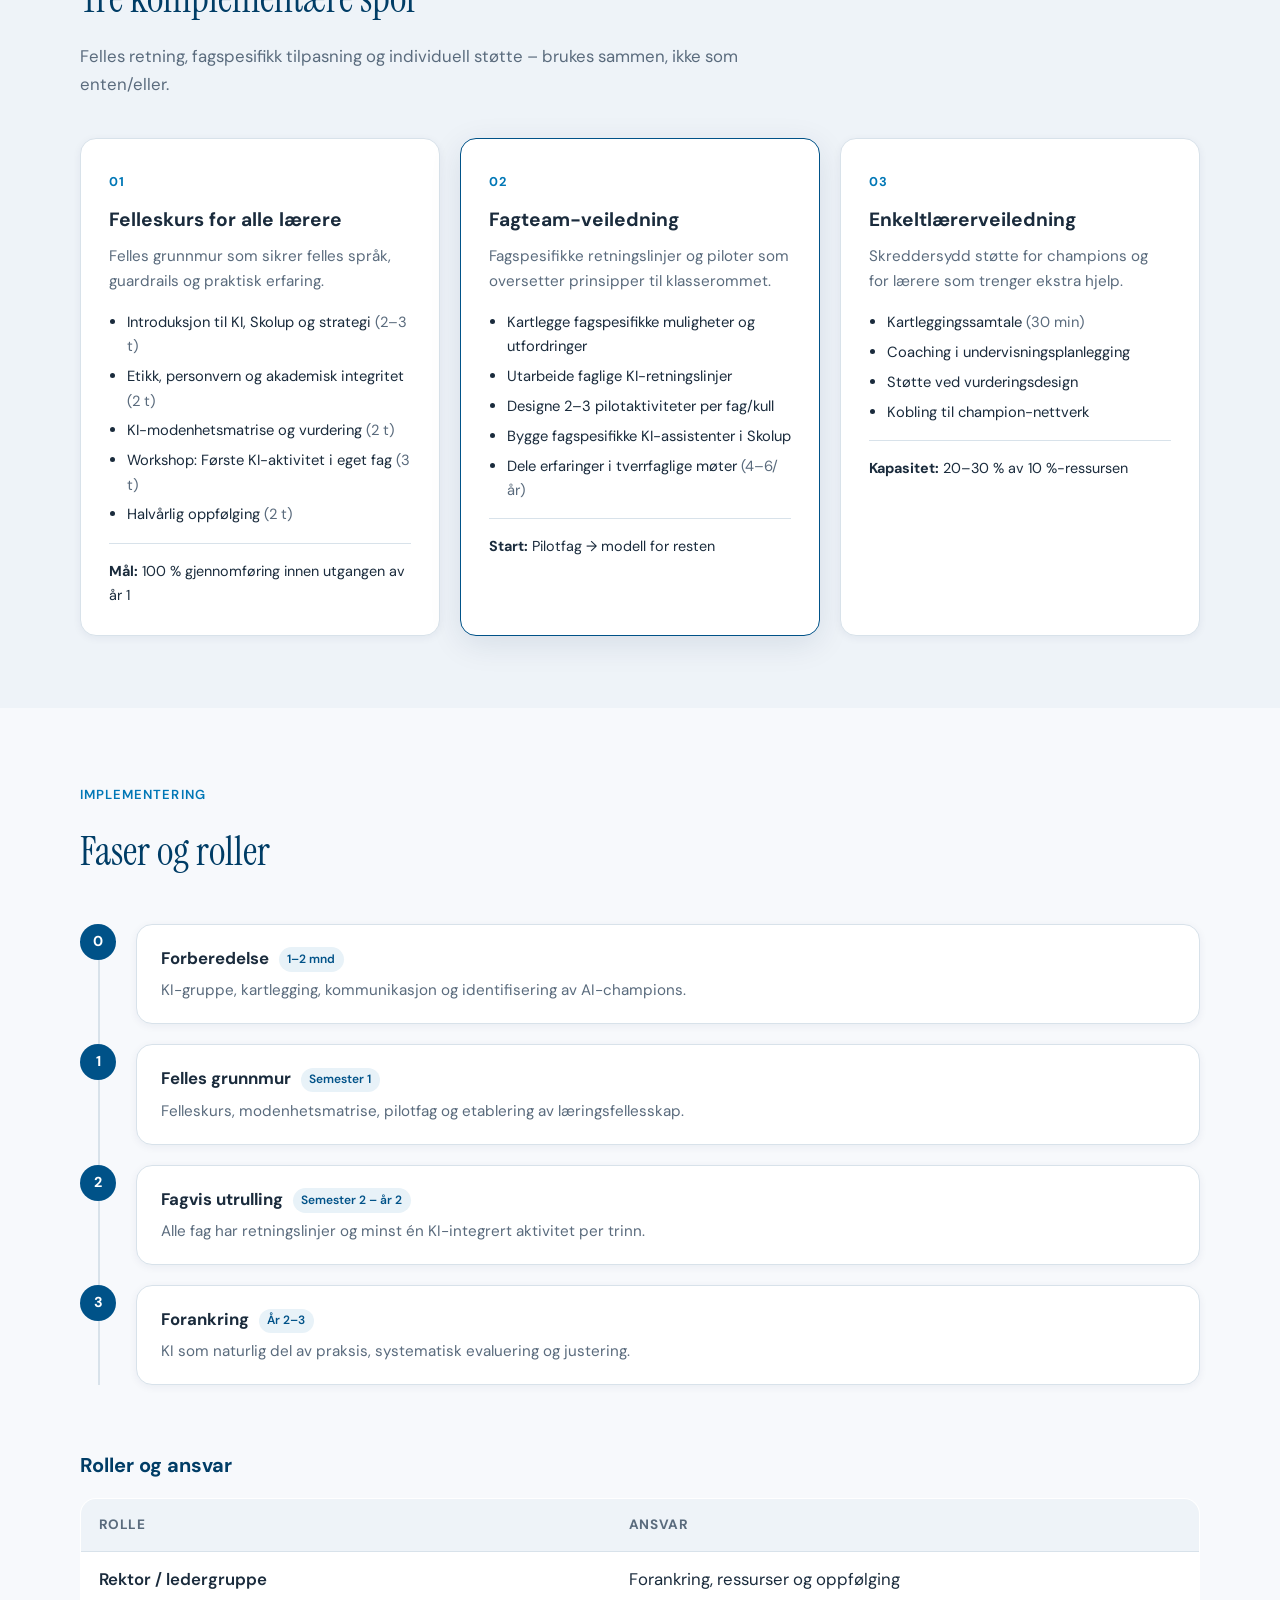
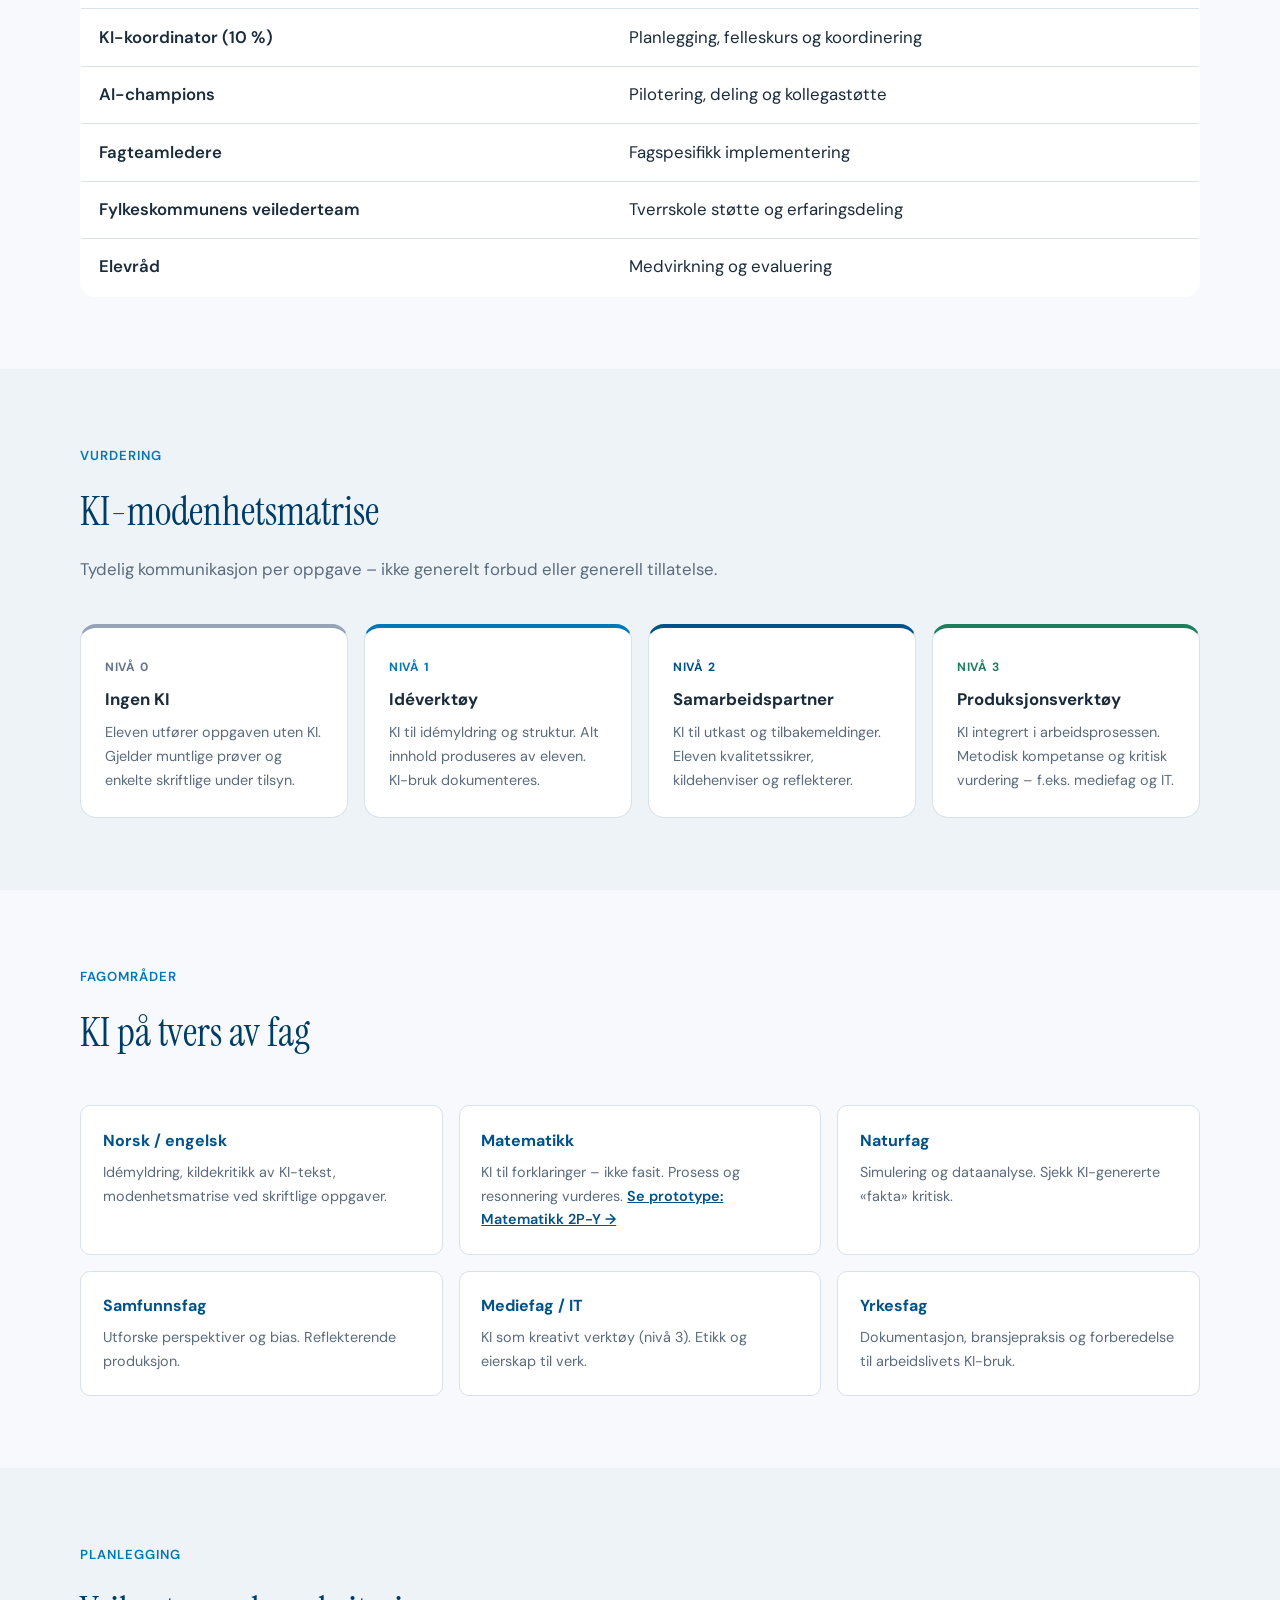
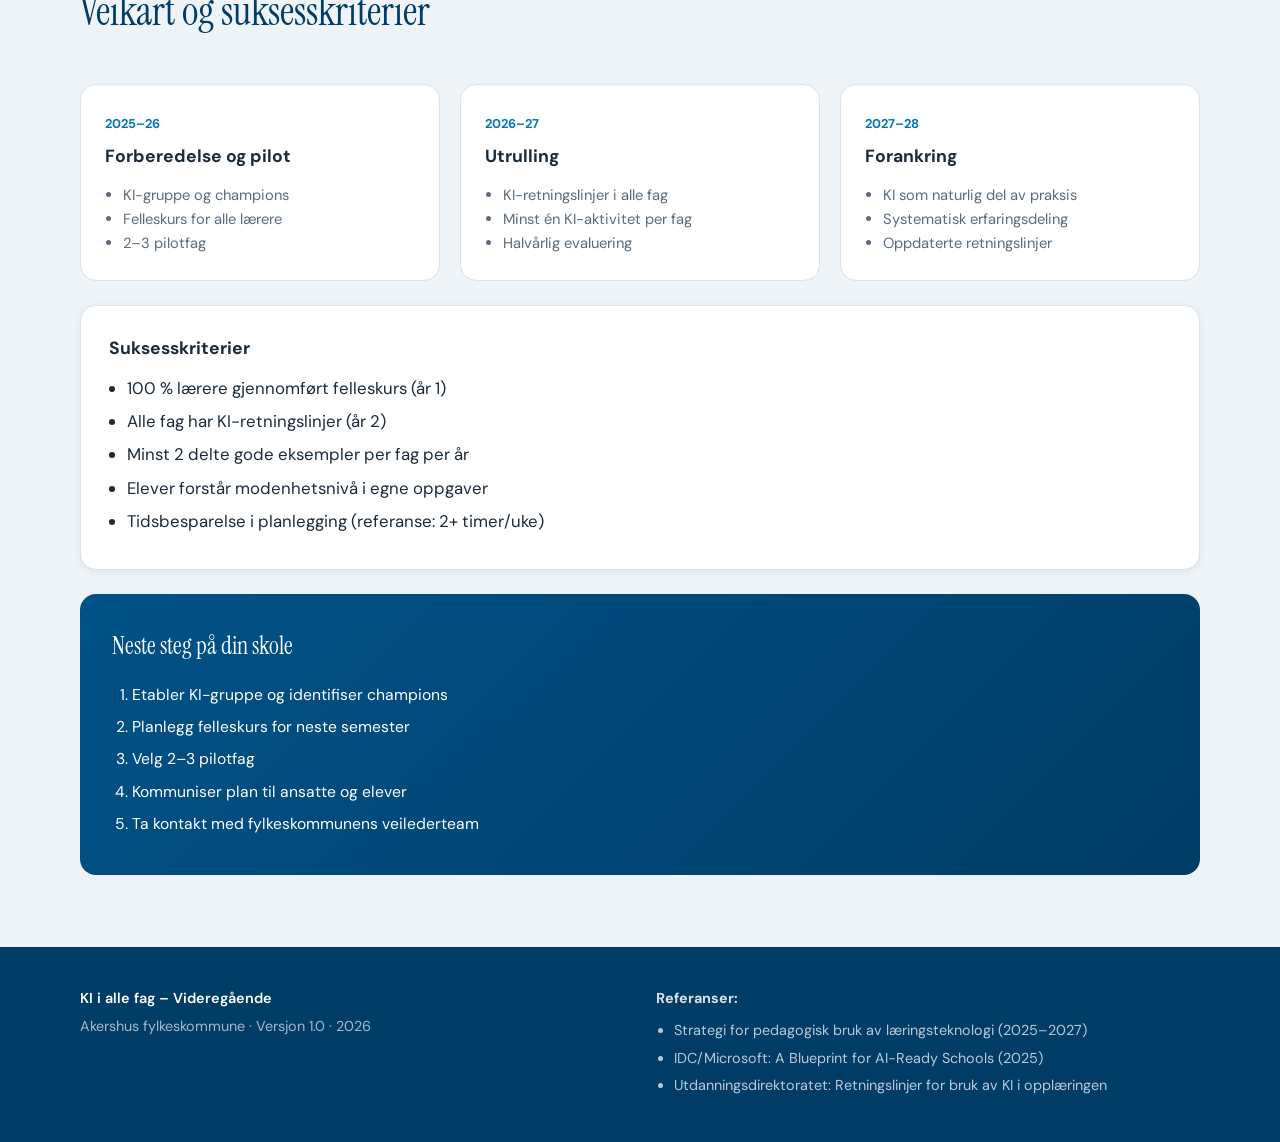
==== commit 89cbdc46: "Legg til interaktiv prototype for Matematikk 2P-Y i matte2py/ Co-authored-by: ernstj <ernstj@afk.no>" ====
--- a/index.html
+++ b/index.html
@@ -257,7 +257,7 @@
         </div>
         <div class="subject-grid">
           <article class="subject-card"><h3>Norsk / engelsk</h3><p>Idémyldring, kildekritikk av KI-tekst, modenhetsmatrise ved skriftlige oppgaver.</p></article>
-          <article class="subject-card"><h3>Matematikk</h3><p>KI til forklaringer – ikke fasit. Prosess og resonnering vurderes.</p></article>
+          <article class="subject-card"><h3>Matematikk</h3><p>KI til forklaringer – ikke fasit. Prosess og resonnering vurderes. <a href="matte2py/index.html" style="color:var(--color-primary);font-weight:600">Se prototype: Matematikk 2P-Y →</a></p></article>
           <article class="subject-card"><h3>Naturfag</h3><p>Simulering og dataanalyse. Sjekk KI-genererte «fakta» kritisk.</p></article>
           <article class="subject-card"><h3>Samfunnsfag</h3><p>Utforske perspektiver og bias. Reflekterende produksjon.</p></article>
           <article class="subject-card"><h3>Mediefag / IT</h3><p>KI som kreativt verktøy (nivå 3). Etikk og eierskap til verk.</p></article>
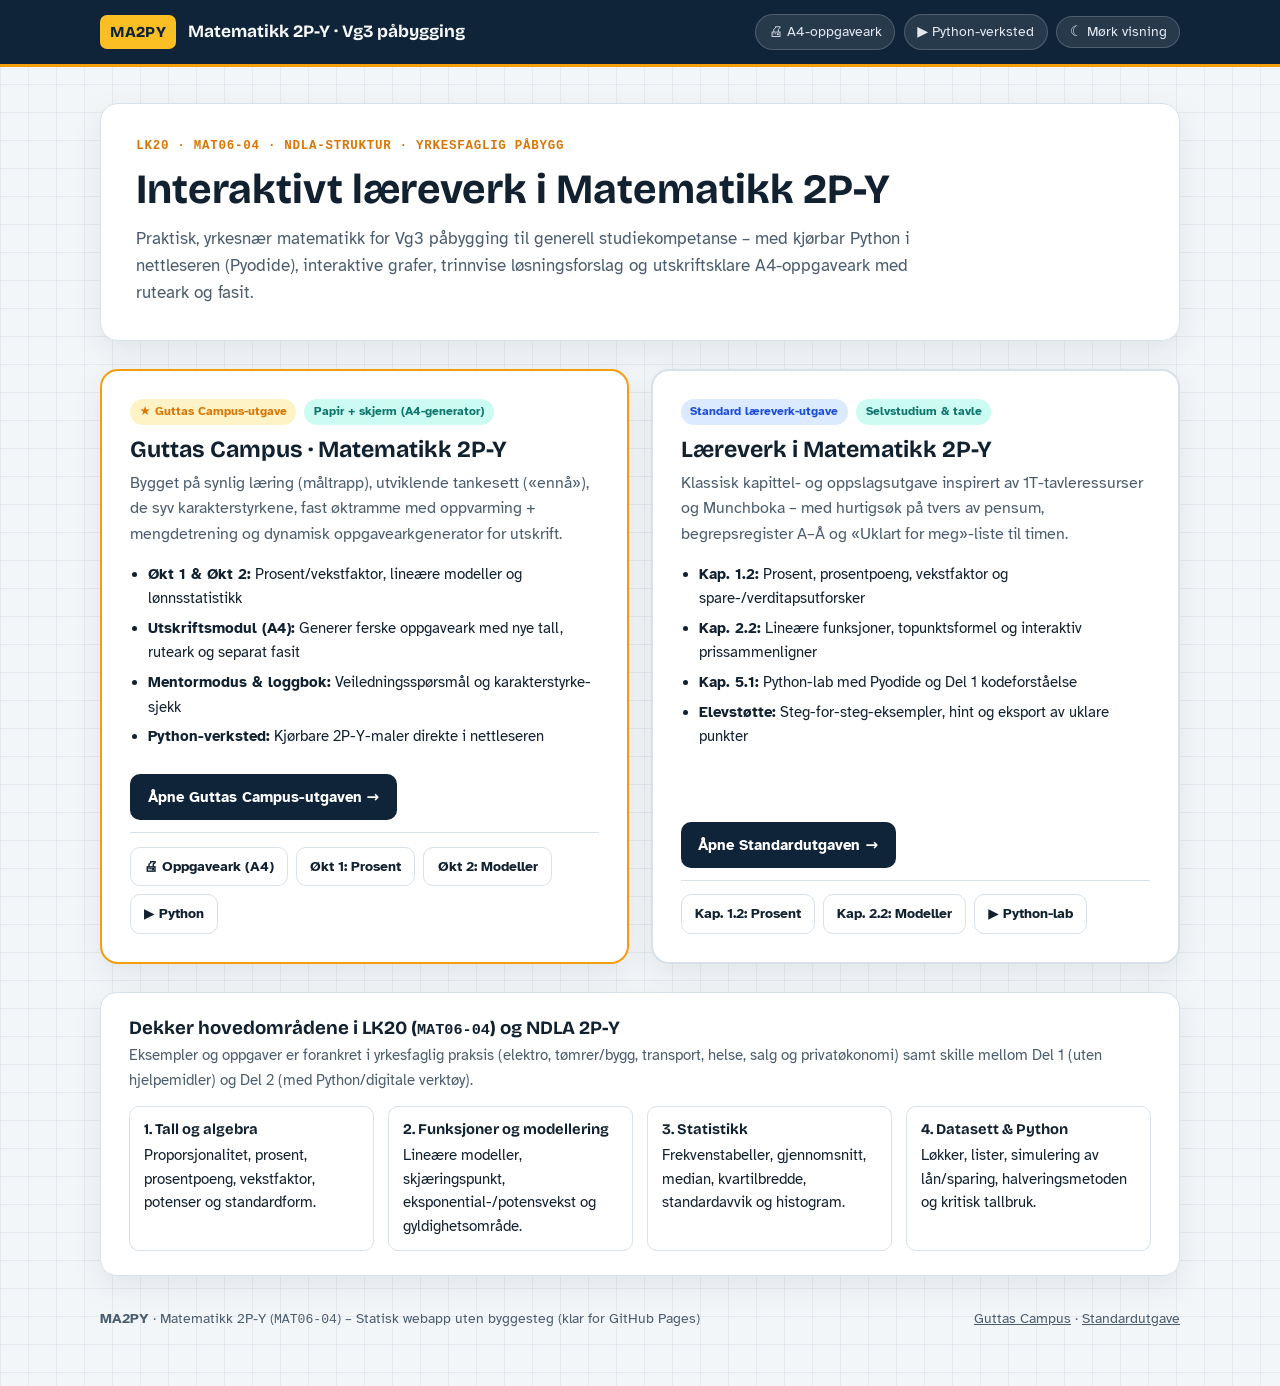
==== commit e9ed7274: "Initialiser MA2PY med Guttas Campus-utgave, standardutgave og GitHub Pages-portal Co-authored-by: er" ====
--- a/index.html
+++ b/index.html
@@ -3,347 +3,446 @@
 <head>
   <meta charset="UTF-8">
   <meta name="viewport" content="width=device-width, initial-scale=1.0">
-  <meta name="description" content="Implementeringsplan for KI i alle fag på videregående skole i Akershus fylkeskommune.">
-  <title>KI i alle fag – Videregående | Akershus fylkeskommune</title>
+  <meta name="description" content="MA2PY – Interaktivt læreverk og oppgavearkgenerator i Matematikk 2P-Y (LK20 MAT06-04) for Vg3 påbygging til generell studiekompetanse.">
+  <title>MA2PY · Matematikk 2P-Y (Vg3 påbygging)</title>
   <link rel="preconnect" href="https://fonts.googleapis.com">
   <link rel="preconnect" href="https://fonts.gstatic.com" crossorigin>
-  <link href="https://fonts.googleapis.com/css2?family=DM+Sans:ital,opsz,wght@0,9..40,400;0,9..40,500;0,9..40,600;0,9..40,700;1,9..40,400&family=Instrument+Serif:ital@0;1&display=swap" rel="stylesheet">
-  <link rel="stylesheet" href="css/style.css">
+  <link href="https://fonts.googleapis.com/css2?family=Atkinson+Hyperlegible:ital,wght@0,400;0,700;1,400&family=Bricolage+Grotesque:opsz,wght@12..96,600;12..96,700;12..96,800&family=JetBrains+Mono:wght@400;600&display=swap" rel="stylesheet">
+  <link rel="icon" href="data:image/svg+xml,%3Csvg xmlns='http://www.w3.org/2000/svg' viewBox='0 0 32 32'%3E%3Crect width='32' height='32' rx='6' fill='%230f2438'/%3E%3Ctext x='16' y='21' text-anchor='middle' fill='%23fbbf24' font-family='sans-serif' font-weight='800' font-size='10'%3E2P-Y%3C/text%3E%3C/svg%3E">
+  <style>
+    :root {
+      --bg: #f3f6f9;
+      --grid: rgba(15, 36, 56, 0.055);
+      --card: #ffffff;
+      --text: #122130;
+      --muted: #4b5d6e;
+      --border: #d7e1ea;
+      --navy: #0f2438;
+      --navy-soft: #1c3b59;
+      --amber: #d97706;
+      --amber-bg: #fef3c7;
+      --green: #0f766e;
+      --green-bg: #ccfbf1;
+      --blue: #1d4ed8;
+      --blue-bg: #dbeafe;
+      --shadow: 0 10px 30px rgba(15, 36, 56, 0.08);
+    }
+
+    [data-theme="dark"] {
+      --bg: #0b1520;
+      --grid: rgba(148, 163, 184, 0.06);
+      --card: #132232;
+      --text: #e8eff6;
+      --muted: #9fb2c4;
+      --border: #25394d;
+      --navy: #f8fafc;
+      --navy-soft: #38bdf8;
+      --amber: #fbbf24;
+      --amber-bg: rgba(251, 191, 36, 0.14);
+      --green: #2dd4bf;
+      --green-bg: rgba(45, 212, 191, 0.14);
+      --blue: #60a5fa;
+      --blue-bg: rgba(96, 165, 250, 0.14);
+      --shadow: 0 12px 32px rgba(0, 0, 0, 0.35);
+    }
+
+    * { box-sizing: border-box; }
+
+    body {
+      margin: 0;
+      font-family: 'Atkinson Hyperlegible', system-ui, -apple-system, sans-serif;
+      color: var(--text);
+      background-color: var(--bg);
+      background-image:
+        linear-gradient(to right, var(--grid) 1px, transparent 1px),
+        linear-gradient(to bottom, var(--grid) 1px, transparent 1px);
+      background-size: 28px 28px;
+      line-height: 1.6;
+    }
+
+    .topbar {
+      background: #0f2438;
+      color: #f8fafc;
+      border-bottom: 3px solid #f59e0b;
+    }
+
+    .topbar-inner {
+      max-width: 1120px;
+      margin: 0 auto;
+      padding: 0.85rem 1.25rem;
+      display: flex;
+      align-items: center;
+      justify-content: space-between;
+      gap: 1rem;
+      flex-wrap: wrap;
+    }
+
+    .brand {
+      display: flex;
+      align-items: center;
+      gap: 0.75rem;
+      text-decoration: none;
+      color: inherit;
+    }
+
+    .brand-badge {
+      background: #fbbf24;
+      color: #0f2438;
+      font-family: 'Bricolage Grotesque', sans-serif;
+      font-weight: 800;
+      padding: 0.3rem 0.65rem;
+      border-radius: 7px;
+      font-size: 0.95rem;
+      letter-spacing: 0.02em;
+    }
+
+    .brand-title {
+      font-family: 'Bricolage Grotesque', sans-serif;
+      font-weight: 700;
+      font-size: 1.08rem;
+    }
+
+    .top-actions {
+      display: flex;
+      align-items: center;
+      gap: 0.55rem;
+      flex-wrap: wrap;
+    }
+
+    .top-pill {
+      color: #e2e8f0;
+      background: rgba(255, 255, 255, 0.1);
+      border: 1px solid rgba(255, 255, 255, 0.18);
+      padding: 0.38rem 0.78rem;
+      border-radius: 999px;
+      font-size: 0.88rem;
+      text-decoration: none;
+      cursor: pointer;
+      font-family: inherit;
+    }
+
+    .top-pill:hover {
+      background: rgba(255, 255, 255, 0.18);
+    }
+
+    .container {
+      max-width: 1120px;
+      margin: 0 auto;
+      padding: 2.25rem 1.25rem 3.5rem;
+    }
+
+    .hero {
+      background: var(--card);
+      border: 1px solid var(--border);
+      border-radius: 18px;
+      padding: 2.1rem 2.2rem;
+      box-shadow: var(--shadow);
+      margin-bottom: 1.75rem;
+    }
+
+    .eyebrow {
+      margin: 0 0 0.45rem;
+      font-family: 'JetBrains Mono', monospace;
+      font-size: 0.78rem;
+      font-weight: 600;
+      letter-spacing: 0.06em;
+      text-transform: uppercase;
+      color: var(--amber);
+    }
+
+    h1, h2, h3 {
+      font-family: 'Bricolage Grotesque', sans-serif;
+      line-height: 1.2;
+      margin-top: 0;
+    }
+
+    h1 {
+      font-size: clamp(1.85rem, 3.4vw, 2.6rem);
+      margin-bottom: 0.65rem;
+    }
+
+    .lead {
+      margin: 0;
+      max-width: 74ch;
+      color: var(--muted);
+      font-size: 1.06rem;
+    }
+
+    .edition-grid {
+      display: grid;
+      grid-template-columns: repeat(auto-fit, minmax(320px, 1fr));
+      gap: 1.35rem;
+      margin-bottom: 1.75rem;
+    }
+
+    .edition-card {
+      background: var(--card);
+      border: 2px solid var(--border);
+      border-radius: 18px;
+      padding: 1.75rem;
+      box-shadow: var(--shadow);
+      display: flex;
+      flex-direction: column;
+      justify-content: space-between;
+      gap: 1.25rem;
+    }
+
+    .edition-card.featured {
+      border-color: #f59e0b;
+    }
+
+    .tag-row {
+      display: flex;
+      gap: 0.5rem;
+      flex-wrap: wrap;
+      margin-bottom: 0.65rem;
+    }
+
+    .tag {
+      display: inline-block;
+      padding: 0.2rem 0.6rem;
+      border-radius: 999px;
+      font-size: 0.78rem;
+      font-weight: 700;
+    }
+
+    .tag-amber { background: var(--amber-bg); color: var(--amber); }
+    .tag-green { background: var(--green-bg); color: var(--green); }
+    .tag-blue  { background: var(--blue-bg); color: var(--blue); }
+
+    .edition-card h2 {
+      font-size: 1.45rem;
+      margin-bottom: 0.45rem;
+    }
+
+    .edition-card p {
+      margin: 0 0 0.9rem;
+      color: var(--muted);
+    }
+
+    .feature-list {
+      margin: 0;
+      padding-left: 1.15rem;
+      font-size: 0.95rem;
+    }
+
+    .feature-list li {
+      margin-bottom: 0.35rem;
+    }
+
+    .shortcut-grid {
+      display: flex;
+      flex-wrap: wrap;
+      gap: 0.5rem;
+      padding-top: 0.85rem;
+      border-top: 1px solid var(--border);
+    }
+
+    .btn {
+      display: inline-flex;
+      align-items: center;
+      justify-content: center;
+      gap: 0.4rem;
+      padding: 0.68rem 1.1rem;
+      border-radius: 10px;
+      font-weight: 700;
+      text-decoration: none;
+      font-size: 0.95rem;
+      transition: transform 0.12s ease, opacity 0.12s ease;
+    }
+
+    .btn:hover { transform: translateY(-1px); }
+
+    .btn-primary {
+      background: #0f2438;
+      color: #ffffff;
+    }
+
+    [data-theme="dark"] .btn-primary {
+      background: #fbbf24;
+      color: #0f2438;
+    }
+
+    .btn-secondary {
+      background: transparent;
+      color: var(--text);
+      border: 1px solid var(--border);
+      font-weight: 600;
+      padding: 0.48rem 0.82rem;
+      font-size: 0.86rem;
+    }
+
+    .curriculum-box {
+      background: var(--card);
+      border: 1px solid var(--border);
+      border-radius: 16px;
+      padding: 1.5rem 1.75rem;
+      box-shadow: var(--shadow);
+    }
+
+    .curriculum-grid {
+      display: grid;
+      grid-template-columns: repeat(auto-fit, minmax(230px, 1fr));
+      gap: 0.85rem;
+      margin-top: 0.9rem;
+    }
+
+    .topic-pill {
+      border: 1px solid var(--border);
+      border-radius: 10px;
+      padding: 0.7rem 0.9rem;
+      font-size: 0.92rem;
+    }
+
+    .topic-pill strong {
+      display: block;
+      font-family: 'Bricolage Grotesque', sans-serif;
+      margin-bottom: 0.15rem;
+    }
+
+    footer {
+      margin-top: 2rem;
+      display: flex;
+      justify-content: space-between;
+      flex-wrap: wrap;
+      gap: 0.75rem;
+      color: var(--muted);
+      font-size: 0.88rem;
+    }
+
+    footer code {
+      font-family: 'JetBrains Mono', monospace;
+      font-size: 0.82rem;
+    }
+  </style>
 </head>
 <body>
-  <a class="skip-link" href="#innhold">Hopp til innhold</a>
-
-  <header class="site-header" id="top">
-    <div class="container header-inner">
-      <a class="logo" href="#top">
-        <span class="logo-mark">KI</span>
-        <span class="logo-text">Akershusskolen</span>
+  <header class="topbar">
+    <div class="topbar-inner">
+      <a class="brand" href="index.html">
+        <span class="brand-badge">MA2PY</span>
+        <span class="brand-title">Matematikk 2P-Y · Vg3 påbygging</span>
       </a>
-      <button class="nav-toggle" aria-expanded="false" aria-controls="main-nav" aria-label="Åpne meny">
-        <span></span><span></span><span></span>
-      </button>
-      <nav id="main-nav" class="main-nav">
-        <a href="#bakgrunn">Bakgrunn</a>
-        <a href="#spor">Tre spor</a>
-        <a href="#faser">Faser</a>
-        <a href="#matrise">Modenhetsmatrise</a>
-        <a href="#fag">Fag</a>
-        <a href="#veikart">Veikart</a>
-      </nav>
+      <div class="top-actions">
+        <a class="top-pill" href="matte2py-guttas-campus/oppgaveark.html">🖨 A4-oppgaveark</a>
+        <a class="top-pill" href="matte2py-guttas-campus/python-lab.html">▶ Python-verksted</a>
+        <button type="button" class="top-pill" id="theme-toggle" aria-pressed="false">☾ Mørk visning</button>
+      </div>
     </div>
   </header>
 
-  <main id="innhold">
+  <main class="container">
     <section class="hero">
-      <div class="hero-bg"></div>
-      <div class="container hero-content">
-        <p class="eyebrow">Implementeringsplan 2025–2028</p>
-        <h1>KI i alle fag på videregående skole</h1>
-        <p class="hero-lead">
-          Veiledning for trygg, skapende og kritisk bruk av kunstig intelligens –
-          med felleskurs, fagteam og individuell veiledning.
-        </p>
-        <div class="hero-actions">
-          <a class="btn btn-primary" href="#spor">Se kompetansemodellen</a>
-          <a class="btn btn-secondary" href="#veikart">Se veikart</a>
+      <p class="eyebrow">LK20 · MAT06-04 · NDLA-STRUKTUR · YRKESFAGLIG PÅBYGG</p>
+      <h1>Interaktivt læreverk i Matematikk 2P-Y</h1>
+      <p class="lead">
+        Praktisk, yrkesnær matematikk for Vg3 påbygging til generell studiekompetanse – med kjørbar Python i nettleseren (Pyodide), interaktive grafer, trinnvise løsningsforslag og utskriftsklare A4-oppgaveark med ruteark og fasit.
+      </p>
+    </section>
+
+    <section class="edition-grid" aria-label="Velg utgave">
+      <article class="edition-card featured">
+        <div>
+          <div class="tag-row">
+            <span class="tag tag-amber">★ Guttas Campus-utgave</span>
+            <span class="tag tag-green">Papir + skjerm (A4-generator)</span>
+          </div>
+          <h2>Guttas Campus · Matematikk 2P-Y</h2>
+          <p>
+            Bygget på synlig læring (måltrapp), utviklende tankesett («ennå»), de syv karakterstyrkene, fast øktramme med oppvarming + mengdetrening og dynamisk oppgavearkgenerator for utskrift.
+          </p>
+          <ul class="feature-list">
+            <li><strong>Økt 1 &amp; Økt 2:</strong> Prosent/vekstfaktor, lineære modeller og lønnsstatistikk</li>
+            <li><strong>Utskriftsmodul (A4):</strong> Generer ferske oppgaveark med nye tall, ruteark og separat fasit</li>
+            <li><strong>Mentormodus &amp; loggbok:</strong> Veiledningsspørsmål og karakterstyrke-sjekk</li>
+            <li><strong>Python-verksted:</strong> Kjørbare 2P-Y-maler direkte i nettleseren</li>
+          </ul>
         </div>
-        <div class="hero-stats">
-          <div class="stat">
-            <strong>3</strong>
-            <span>komplementære spor</span>
-          </div>
-          <div class="stat">
-            <strong>4</strong>
-            <span>implementeringsfaser</span>
-          </div>
-          <div class="stat">
-            <strong>100&nbsp;%</strong>
-            <span>lærere gjennom felleskurs</span>
+        <div>
+          <div style="margin-bottom:0.75rem">
+            <a class="btn btn-primary" href="matte2py-guttas-campus/index.html">Åpne Guttas Campus-utgaven →</a>
+          </div>
+          <div class="shortcut-grid">
+            <a class="btn btn-secondary" href="matte2py-guttas-campus/oppgaveark.html">🖨 Oppgaveark (A4)</a>
+            <a class="btn btn-secondary" href="matte2py-guttas-campus/okt-prosent-vekst.html">Økt 1: Prosent</a>
+            <a class="btn btn-secondary" href="matte2py-guttas-campus/okt-funksjoner-statistikk.html">Økt 2: Modeller</a>
+            <a class="btn btn-secondary" href="matte2py-guttas-campus/python-lab.html">▶ Python</a>
           </div>
         </div>
+      </article>
+
+      <article class="edition-card">
+        <div>
+          <div class="tag-row">
+            <span class="tag tag-blue">Standard læreverk-utgave</span>
+            <span class="tag tag-green">Selvstudium &amp; tavle</span>
+          </div>
+          <h2>Læreverk i Matematikk 2P-Y</h2>
+          <p>
+            Klassisk kapittel- og oppslagsutgave inspirert av 1T-tavleressurser og Munchboka – med hurtigsøk på tvers av pensum, begrepsregister A–Å og «Uklart for meg»-liste til timen.
+          </p>
+          <ul class="feature-list">
+            <li><strong>Kap. 1.2:</strong> Prosent, prosentpoeng, vekstfaktor og spare-/verditapsutforsker</li>
+            <li><strong>Kap. 2.2:</strong> Lineære funksjoner, topunktsformel og interaktiv prissammenligner</li>
+            <li><strong>Kap. 5.1:</strong> Python-lab med Pyodide og Del 1 kodeforståelse</li>
+            <li><strong>Elevstøtte:</strong> Steg-for-steg-eksempler, hint og eksport av uklare punkter</li>
+          </ul>
+        </div>
+        <div>
+          <div style="margin-bottom:0.75rem">
+            <a class="btn btn-primary" href="matte2py/index.html">Åpne Standardutgaven →</a>
+          </div>
+          <div class="shortcut-grid">
+            <a class="btn btn-secondary" href="matte2py/prosent-vekst.html">Kap. 1.2: Prosent</a>
+            <a class="btn btn-secondary" href="matte2py/lineare-modeller.html">Kap. 2.2: Modeller</a>
+            <a class="btn btn-secondary" href="matte2py/python-lab.html">▶ Python-lab</a>
+          </div>
+        </div>
+      </article>
+    </section>
+
+    <section class="curriculum-box">
+      <h3 style="margin-bottom:0.25rem">Dekker hovedområdene i LK20 (<code>MAT06-04</code>) og NDLA 2P-Y</h3>
+      <p style="margin:0;color:var(--muted);font-size:0.95rem">
+        Eksempler og oppgaver er forankret i yrkesfaglig praksis (elektro, tømrer/bygg, transport, helse, salg og privatøkonomi) samt skille mellom Del 1 (uten hjelpemidler) og Del 2 (med Python/digitale verktøy).
+      </p>
+      <div class="curriculum-grid">
+        <div class="topic-pill"><strong>1. Tall og algebra</strong>Proporsjonalitet, prosent, prosentpoeng, vekstfaktor, potenser og standardform.</div>
+        <div class="topic-pill"><strong>2. Funksjoner og modellering</strong>Lineære modeller, skjæringspunkt, eksponential-/potensvekst og gyldighetsområde.</div>
+        <div class="topic-pill"><strong>3. Statistikk</strong>Frekvenstabeller, gjennomsnitt, median, kvartilbredde, standardavvik og histogram.</div>
+        <div class="topic-pill"><strong>4. Datasett &amp; Python</strong>Løkker, lister, simulering av lån/sparing, halveringsmetoden og kritisk tallbruk.</div>
       </div>
     </section>
 
-    <section id="bakgrunn" class="section">
-      <div class="container">
-        <div class="section-header">
-          <p class="eyebrow">Forankring</p>
-          <h2>Bakgrunn og prinsipper</h2>
-          <p class="section-intro">
-            Planen bygger på Akershusskolens strategi for pedagogisk bruk av læringsteknologi
-            (2025–2027), Skolup via Skolon og LK20s krav til digital kompetanse.
-          </p>
-        </div>
-        <div class="principle-grid">
-          <article class="card principle-card">
-            <div class="card-icon" aria-hidden="true">🛡️</div>
-            <h3>Trygg bruk</h3>
-            <p>Godkjente verktøy, personvern og tydelige retningslinjer for elever og ansatte.</p>
-          </article>
-          <article class="card principle-card">
-            <div class="card-icon" aria-hidden="true">✨</div>
-            <h3>Skapende bruk</h3>
-            <p>KI som verktøy for produksjon, utforsking og læring – ikke bare snarvei.</p>
-          </article>
-          <article class="card principle-card">
-            <div class="card-icon" aria-hidden="true">🔍</div>
-            <h3>Kritisk tilnærming</h3>
-            <p>Kildekritikk, refleksjon og etikk i møte med KI-generert innhold.</p>
-          </article>
-        </div>
-        <div class="info-banner">
-          <div>
-            <strong>Plattform:</strong> Skolup via Skolon – trygg KI i skolestyrte rammer
-          </div>
-          <div>
-            <strong>Ressurs:</strong> 10&nbsp;% stilling på hver vgs til oppfølging av strategien
-          </div>
-        </div>
-      </div>
-    </section>
-
-    <section id="spor" class="section section-alt">
-      <div class="container">
-        <div class="section-header">
-          <p class="eyebrow">Kompetansemodell</p>
-          <h2>Tre komplementære spor</h2>
-          <p class="section-intro">
-            Felles retning, fagspesifikk tilpasning og individuell støtte – brukes sammen, ikke som enten/eller.
-          </p>
-        </div>
-        <div class="track-grid">
-          <article class="card track-card">
-            <span class="track-number">01</span>
-            <h3>Felleskurs for alle lærere</h3>
-            <p class="track-desc">Felles grunnmur som sikrer felles språk, guardrails og praktisk erfaring.</p>
-            <ul class="track-list">
-              <li>Introduksjon til KI, Skolup og strategi <em>(2–3 t)</em></li>
-              <li>Etikk, personvern og akademisk integritet <em>(2 t)</em></li>
-              <li>KI-modenhetsmatrise og vurdering <em>(2 t)</em></li>
-              <li>Workshop: Første KI-aktivitet i eget fag <em>(3 t)</em></li>
-              <li>Halvårlig oppfølging <em>(2 t)</em></li>
-            </ul>
-            <p class="track-goal"><strong>Mål:</strong> 100&nbsp;% gjennomføring innen utgangen av år 1</p>
-          </article>
-
-          <article class="card track-card track-featured">
-            <span class="track-number">02</span>
-            <h3>Fagteam-veiledning</h3>
-            <p class="track-desc">Fagspesifikke retningslinjer og piloter som oversetter prinsipper til klasserommet.</p>
-            <ul class="track-list">
-              <li>Kartlegge fagspesifikke muligheter og utfordringer</li>
-              <li>Utarbeide faglige KI-retningslinjer</li>
-              <li>Designe 2–3 pilotaktiviteter per fag/kull</li>
-              <li>Bygge fagspesifikke KI-assistenter i Skolup</li>
-              <li>Dele erfaringer i tverrfaglige møter <em>(4–6/år)</em></li>
-            </ul>
-            <p class="track-goal"><strong>Start:</strong> Pilotfag → modell for resten</p>
-          </article>
-
-          <article class="card track-card">
-            <span class="track-number">03</span>
-            <h3>Enkeltlærerveiledning</h3>
-            <p class="track-desc">Skreddersydd støtte for champions og for lærere som trenger ekstra hjelp.</p>
-            <ul class="track-list">
-              <li>Kartleggingssamtale <em>(30 min)</em></li>
-              <li>Coaching i undervisningsplanlegging</li>
-              <li>Støtte ved vurderingsdesign</li>
-              <li>Kobling til champion-nettverk</li>
-            </ul>
-            <p class="track-goal"><strong>Kapasitet:</strong> 20–30&nbsp;% av 10&nbsp;%-ressursen</p>
-          </article>
-        </div>
-      </div>
-    </section>
-
-    <section id="faser" class="section">
-      <div class="container">
-        <div class="section-header">
-          <p class="eyebrow">Implementering</p>
-          <h2>Faser og roller</h2>
-        </div>
-        <div class="timeline">
-          <article class="timeline-item">
-            <div class="timeline-marker">0</div>
-            <div class="timeline-content card">
-              <h3>Forberedelse <span class="badge">1–2 mnd</span></h3>
-              <p>KI-gruppe, kartlegging, kommunikasjon og identifisering av AI-champions.</p>
-            </div>
-          </article>
-          <article class="timeline-item">
-            <div class="timeline-marker">1</div>
-            <div class="timeline-content card">
-              <h3>Felles grunnmur <span class="badge">Semester 1</span></h3>
-              <p>Felleskurs, modenhetsmatrise, pilotfag og etablering av læringsfellesskap.</p>
-            </div>
-          </article>
-          <article class="timeline-item">
-            <div class="timeline-marker">2</div>
-            <div class="timeline-content card">
-              <h3>Fagvis utrulling <span class="badge">Semester 2 – år 2</span></h3>
-              <p>Alle fag har retningslinjer og minst én KI-integrert aktivitet per trinn.</p>
-            </div>
-          </article>
-          <article class="timeline-item">
-            <div class="timeline-marker">3</div>
-            <div class="timeline-content card">
-              <h3>Forankring <span class="badge">År 2–3</span></h3>
-              <p>KI som naturlig del av praksis, systematisk evaluering og justering.</p>
-            </div>
-          </article>
-        </div>
-
-        <div class="roles-table-wrapper">
-          <h3 class="subsection-title">Roller og ansvar</h3>
-          <table class="data-table">
-            <thead>
-              <tr>
-                <th>Rolle</th>
-                <th>Ansvar</th>
-              </tr>
-            </thead>
-            <tbody>
-              <tr><td>Rektor / ledergruppe</td><td>Forankring, ressurser og oppfølging</td></tr>
-              <tr><td>KI-koordinator (10&nbsp;%)</td><td>Planlegging, felleskurs og koordinering</td></tr>
-              <tr><td>AI-champions</td><td>Pilotering, deling og kollegastøtte</td></tr>
-              <tr><td>Fagteamledere</td><td>Fagspesifikk implementering</td></tr>
-              <tr><td>Fylkeskommunens veilederteam</td><td>Tverrskole støtte og erfaringsdeling</td></tr>
-              <tr><td>Elevråd</td><td>Medvirkning og evaluering</td></tr>
-            </tbody>
-          </table>
-        </div>
-      </div>
-    </section>
-
-    <section id="matrise" class="section section-alt">
-      <div class="container">
-        <div class="section-header">
-          <p class="eyebrow">Vurdering</p>
-          <h2>KI-modenhetsmatrise</h2>
-          <p class="section-intro">
-            Tydelig kommunikasjon per oppgave – ikke generelt forbud eller generell tillatelse.
-          </p>
-        </div>
-        <div class="matrix-grid">
-          <article class="matrix-card level-0">
-            <span class="level-label">Nivå 0</span>
-            <h3>Ingen KI</h3>
-            <p>Eleven utfører oppgaven uten KI. Gjelder muntlige prøver og enkelte skriftlige under tilsyn.</p>
-          </article>
-          <article class="matrix-card level-1">
-            <span class="level-label">Nivå 1</span>
-            <h3>Idéverktøy</h3>
-            <p>KI til idémyldring og struktur. Alt innhold produseres av eleven. KI-bruk dokumenteres.</p>
-          </article>
-          <article class="matrix-card level-2">
-            <span class="level-label">Nivå 2</span>
-            <h3>Samarbeidspartner</h3>
-            <p>KI til utkast og tilbakemeldinger. Eleven kvalitetssikrer, kildehenviser og reflekterer.</p>
-          </article>
-          <article class="matrix-card level-3">
-            <span class="level-label">Nivå 3</span>
-            <h3>Produksjonsverktøy</h3>
-            <p>KI integrert i arbeidsprosessen. Metodisk kompetanse og kritisk vurdering – f.eks. mediefag og IT.</p>
-          </article>
-        </div>
-      </div>
-    </section>
-
-    <section id="fag" class="section">
-      <div class="container">
-        <div class="section-header">
-          <p class="eyebrow">Fagområder</p>
-          <h2>KI på tvers av fag</h2>
-        </div>
-        <div class="subject-grid">
-          <article class="subject-card"><h3>Norsk / engelsk</h3><p>Idémyldring, kildekritikk av KI-tekst, modenhetsmatrise ved skriftlige oppgaver.</p></article>
-          <article class="subject-card"><h3>Matematikk</h3><p>KI til forklaringer – ikke fasit. Prosess og resonnering vurderes. <a href="matte2py/index.html" style="color:var(--color-primary);font-weight:600">Se prototype: Matematikk 2P-Y →</a></p></article>
-          <article class="subject-card"><h3>Naturfag</h3><p>Simulering og dataanalyse. Sjekk KI-genererte «fakta» kritisk.</p></article>
-          <article class="subject-card"><h3>Samfunnsfag</h3><p>Utforske perspektiver og bias. Reflekterende produksjon.</p></article>
-          <article class="subject-card"><h3>Mediefag / IT</h3><p>KI som kreativt verktøy (nivå 3). Etikk og eierskap til verk.</p></article>
-          <article class="subject-card"><h3>Yrkesfag</h3><p>Dokumentasjon, bransjepraksis og forberedelse til arbeidslivets KI-bruk.</p></article>
-        </div>
-      </div>
-    </section>
-
-    <section id="veikart" class="section section-alt">
-      <div class="container">
-        <div class="section-header">
-          <p class="eyebrow">Planlegging</p>
-          <h2>Veikart og suksesskriterier</h2>
-        </div>
-        <div class="roadmap-grid">
-          <article class="roadmap-card">
-            <span class="roadmap-year">2025–26</span>
-            <h3>Forberedelse og pilot</h3>
-            <ul>
-              <li>KI-gruppe og champions</li>
-              <li>Felleskurs for alle lærere</li>
-              <li>2–3 pilotfag</li>
-            </ul>
-          </article>
-          <article class="roadmap-card">
-            <span class="roadmap-year">2026–27</span>
-            <h3>Utrulling</h3>
-            <ul>
-              <li>KI-retningslinjer i alle fag</li>
-              <li>Minst én KI-aktivitet per fag</li>
-              <li>Halvårlig evaluering</li>
-            </ul>
-          </article>
-          <article class="roadmap-card">
-            <span class="roadmap-year">2027–28</span>
-            <h3>Forankring</h3>
-            <ul>
-              <li>KI som naturlig del av praksis</li>
-              <li>Systematisk erfaringsdeling</li>
-              <li>Oppdaterte retningslinjer</li>
-            </ul>
-          </article>
-        </div>
-
-        <div class="success-list card">
-          <h3>Suksesskriterier</h3>
-          <ul>
-            <li>100&nbsp;% lærere gjennomført felleskurs (år 1)</li>
-            <li>Alle fag har KI-retningslinjer (år 2)</li>
-            <li>Minst 2 delte gode eksempler per fag per år</li>
-            <li>Elever forstår modenhetsnivå i egne oppgaver</li>
-            <li>Tidsbesparelse i planlegging (referanse: 2+ timer/uke)</li>
-          </ul>
-        </div>
-
-        <div class="cta-box">
-          <h3>Neste steg på din skole</h3>
-          <ol class="cta-steps">
-            <li>Etabler KI-gruppe og identifiser champions</li>
-            <li>Planlegg felleskurs for neste semester</li>
-            <li>Velg 2–3 pilotfag</li>
-            <li>Kommuniser plan til ansatte og elever</li>
-            <li>Ta kontakt med fylkeskommunens veilederteam</li>
-          </ol>
-        </div>
-      </div>
-    </section>
+    <footer>
+      <span><strong>MA2PY</strong> · Matematikk 2P-Y (<code>MAT06-04</code>) – Statisk webapp uten byggesteg (klar for GitHub Pages)</span>
+      <span><a href="matte2py-guttas-campus/index.html" style="color:inherit">Guttas Campus</a> · <a href="matte2py/index.html" style="color:inherit">Standardutgave</a></span>
+    </footer>
   </main>
 
-  <footer class="site-footer">
-    <div class="container footer-inner">
-      <div>
-        <p class="footer-title">KI i alle fag – Videregående</p>
-        <p class="footer-meta">Akershus fylkeskommune · Versjon 1.0 · 2026</p>
-      </div>
-      <div class="footer-refs">
-        <p><strong>Referanser:</strong></p>
-        <ul>
-          <li>Strategi for pedagogisk bruk av læringsteknologi (2025–2027)</li>
-          <li>IDC/Microsoft: A Blueprint for AI-Ready Schools (2025)</li>
-          <li>Utdanningsdirektoratet: Retningslinjer for bruk av KI i opplæringen</li>
-        </ul>
-      </div>
-    </div>
-  </footer>
-
-  <script src="js/main.js"></script>
+  <script>
+    (function () {
+      var KEY = 'ma2py-portal-theme';
+      var btn = document.getElementById('theme-toggle');
+      function apply(theme) {
+        if (theme === 'dark') {
+          document.documentElement.setAttribute('data-theme', 'dark');
+          btn.textContent = '☀ Lys visning';
+          btn.setAttribute('aria-pressed', 'true');
+        } else {
+          document.documentElement.removeAttribute('data-theme');
+          btn.textContent = '☾ Mørk visning';
+          btn.setAttribute('aria-pressed', 'false');
+        }
+      }
+      var saved = localStorage.getItem(KEY);
+      if (saved) apply(saved);
+      btn.addEventListener('click', function () {
+        var next = document.documentElement.getAttribute('data-theme') === 'dark' ? 'light' : 'dark';
+        localStorage.setItem(KEY, next);
+        apply(next);
+      });
+    })();
+  </script>
 </body>
 </html>
